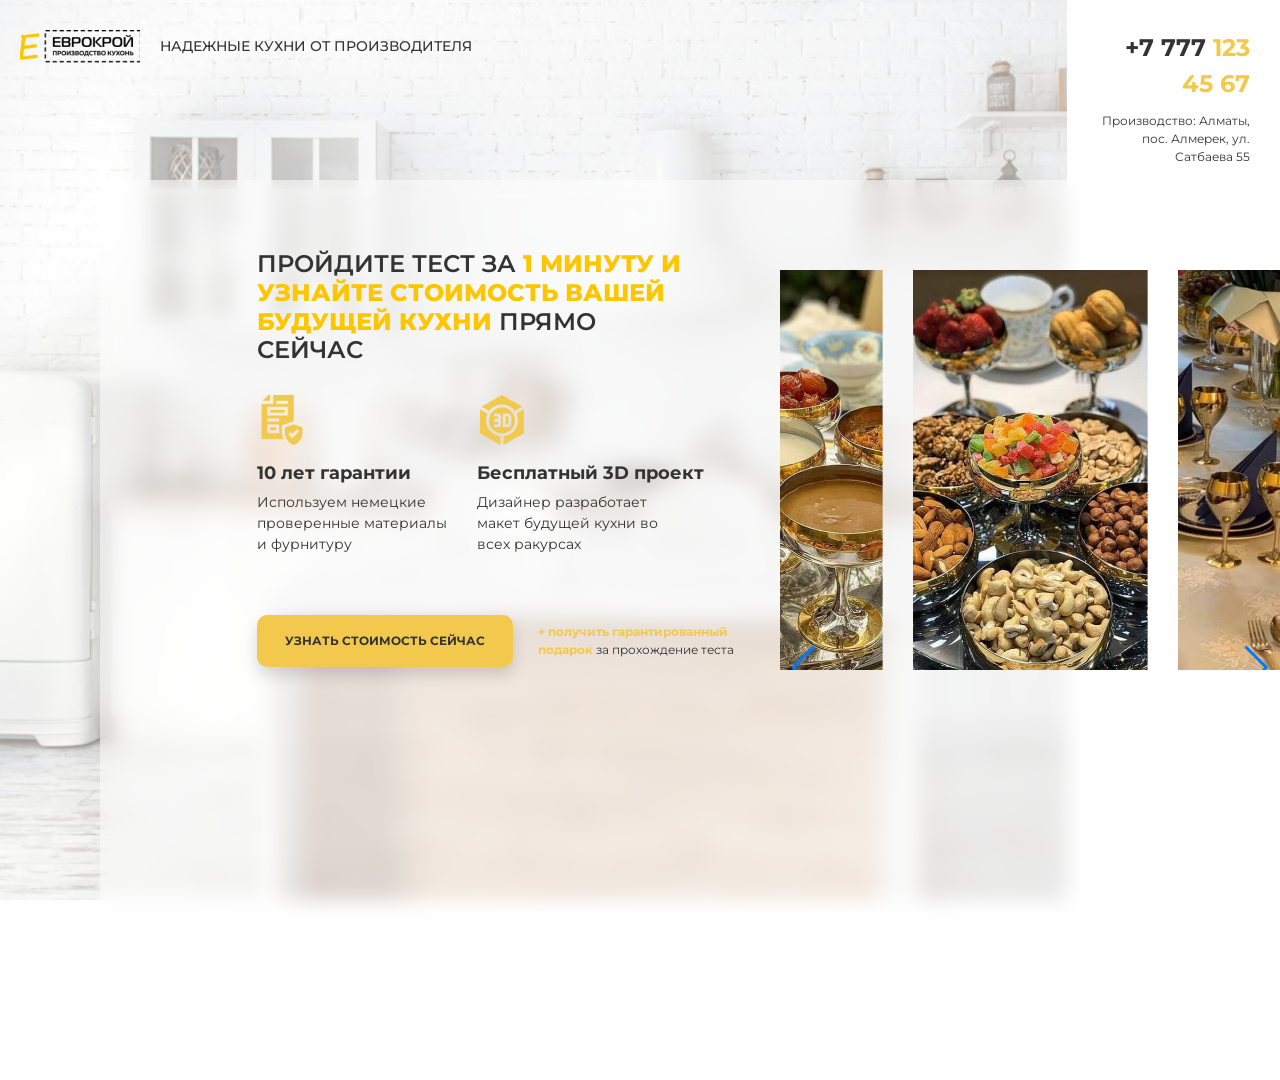
==== index.html @ f9b472e9 "." ====
<!DOCTYPE html>
<html lang="ru">
<head>
	<meta charset="utf-8">
	<meta name="viewport" content="width=device-width, initial-scale=1, shrink-to-fit=no">
	<title>Квиз-лендинг</title>
	<meta name="description" content="">
	<meta http-equiv="cache-control" content="no-cache">
	<meta http-equiv="expires" content="0">
	<meta http-equiv="pragma" content="no-cache">
	<link href="https://cdn.jsdelivr.net/npm/bootstrap@5.1.3/dist/css/bootstrap.min.css" rel="stylesheet" integrity="sha384-1BmE4kWBq78iYhFldvKuhfTAU6auU8tT94WrHftjDbrCEXSU1oBoqyl2QvZ6jIW3" crossorigin="anonymous">
	<link rel="preconnect" href="https://fonts.googleapis.com">
	<link rel="preconnect" href="https://fonts.gstatic.com" crossorigin>
	<link href="https://fonts.googleapis.com/css2?family=Montserrat&display=swap" rel="stylesheet">
	<link rel="stylesheet" href="https://unpkg.com/swiper/swiper-bundle.min.css"/>
	<link rel="stylesheet" type="text/css" href="css/project.min.css">
	<link rel="stylesheet" type="text/css" href="css/video.min.css">
</head>

<body>
	<div class="main">
		<div class="row mx-0">
			<div class="col-lg-10 px-0">
				<div class="_bg">
					<div class="_header">
						<div class="_logo">
							<img src="img/logo.png" alt="">
						</div>
						<div class="_text">
							Надежные кухни от производителя
						</div>
					</div>
					<div class="_blur-block row mx-0">
						<div class="col-lg-9 offset-lg-1 px-0">
							<div class="_center">
								<div class="_title">
									Пройдите тест за <span>1 минуту и узнайте стоимость вашей будущей кухни</span> прямо сейчас
								</div>
								<div class="_adv">
									<div class="_item" style="margin-right: 30px">
										<div class="_item-icon">
											<img src="img/1.svg" alt="">
										</div>
										<div class="_item-title">10 лет гарантии</div>
										<div class="_item-text">Используем немецкие проверенные материалы и фурнитуру</div>
									</div>
									<div class="_item">
										<div class="_item-icon">
											<img src="img/2.svg" alt="">
										</div>
										<div class="_item-title">Бесплатный 3D проект</div>
										<div class="_item-text">Дизайнер разработает макет будущей кухни во всех ракурсах</div>
									</div>
								</div>
								<div class="d-flex align-items-center">
									<div>
										<button type="button" class="btn btn-primary" data-bs-toggle="modal" data-bs-target="#exampleModal">
											Узнать стоимость сейчас
										</button>
									</div>
									<div class="_btn-text"><span>+ получить гарантированный подарок</span> за прохождение теста</div>
								</div>
							</div>
						</div>
					</div>
				</div>
			</div>
			<div class="col-lg-2 px-0">
				<div class="_contacts">
					<div class="_phone">
						<a href="tel:+77771234567">+7 777 <span>123 45 67</span></a>
					</div>
					<div class="_address">
						Производство: Алматы,<br>
						пос. Алмерек, ул. Сатбаева 55
					</div>
				</div>
			</div>
		</div>
	</div>
	<!-- Swiper -->
	<div class="swiper mySwiper">
		<div class="swiper-wrapper">
			<div class="swiper-slide">
				<img src="img/gallery/1.jpg" alt="">
			</div>
			<div class="swiper-slide">
				<img src="img/gallery/2.jpg" alt="">
			</div>
			<div class="swiper-slide">
				<img src="img/gallery/3.jpg" alt="">
			</div>
			<div class="swiper-slide">
				<img src="img/gallery/4.jpg" alt="">
			</div>
		</div>
		<div class="swiper-button-prev"></div>
		<div class="swiper-button-next"></div>
		<div class="swiper-pagination"></div>
	</div>
	<!-- Modal -->
	<div class="modal fade" id="exampleModal" tabindex="-1" aria-labelledby="exampleModalLabel" aria-hidden="true">
		<div class="modal-dialog modal-dialog-centered">
			<div class="modal-content">
				<div class="modal-header">
					<h5 class="modal-title" id="exampleModalLabel">Modal title</h5>
					<button type="button" class="btn-close" data-bs-dismiss="modal" aria-label="Close"></button>
				</div>
				<div class="modal-body">
					<iframe src="test/index.html" width="100%" height="600"></iframe>
				</div>
				<div class="modal-footer">
					<button type="button" class="btn btn-secondary" data-bs-dismiss="modal">Close</button>
					<button type="button" class="btn btn-primary">Save changes</button>
				</div>
			</div>
		</div>
	</div>
	<script src="js/jquery-3.2.1.min.js"></script>
	<script src="https://cdn.jsdelivr.net/npm/bootstrap@5.1.3/dist/js/bootstrap.bundle.min.js" integrity="sha384-ka7Sk0Gln4gmtz2MlQnikT1wXgYsOg+OMhuP+IlRH9sENBO0LRn5q+8nbTov4+1p" crossorigin="anonymous"></script>
	<script src="https://unpkg.com/swiper/swiper-bundle.min.js"></script>
	<script src="js/main.js"></script>
	<script src="js/video.min.js"></script>
	<script>
		var swiper = new Swiper(".mySwiper", {
			slidesPerView: 2,
			centeredSlides: true,
			spaceBetween: 30,
			loop: true,
			pagination: {
				el: ".swiper-pagination",
				type: "fraction",
			},
			navigation: {
				nextEl: ".swiper-button-next",
				prevEl: ".swiper-button-prev",
			},
		});
	</script>
</body>
</html>

<!--
<div class="video-widget" data-state="default">
	<div class="video-widget__container">
		<video id="video-widget__video" loop="" autoplay="" playsinline="" preload="auto" muted="muted" controlslist="nodownload" disablepictureinpicture="" class="video-widget__video" src="img/video.mp4">
			<source src="img/video.mp4" type="video/mp4">
		</video>
		<div class="video-widget__close"></div>
		<a class="video-widget__button" href="#">Пройти тест</a>
	</div>
</div>
-->
---- css/project.min.css ----
/*!
 * Start Bootstrap - Agency v5.0.2 (https://startbootstrap.com/template-overviews/agency)
 * Copyright 2013-2022 Start Bootstrap
 * Licensed under MIT (https://github.com/BlackrockDigital/startbootstrap-agency/blob/master/LICENSE)
 */body{position:relative;height:100vh;font-family:Montserrat,sans-serif;font-size:14px;color:#333;overflow:hidden;-webkit-overflow:hidden}._bg{background:url(../img/main-bg.png) no-repeat 50% 30%/cover,#fff;height:100vh}._bg ._header{display:-webkit-box;display:-ms-flexbox;display:flex;padding:30px 20px;-webkit-box-align:center;-ms-flex-align:center;align-items:center}._bg ._header ._logo{margin-right:20px}._bg ._header ._text{text-transform:uppercase;font-weight:500}._bg ._blur-block{position:absolute;top:20%;left:100px;width:100%;height:100%;background:rgba(255,255,255,.5);backdrop-filter:blur(10px);-webkit-backdrop-filter:blur(10px);-moz-backdrop-filter:blur(10px)}._bg ._center{padding:70px 0 70px 50px}._bg ._center ._title{font-size:24px;line-height:1.2;text-transform:uppercase;font-weight:600;margin-bottom:30px}._bg ._center ._title span{color:#ffc600;font-weight:800}._bg ._center ._adv{display:-webkit-box;display:-ms-flexbox;display:flex}._bg ._center ._adv ._item ._item-title{font-size:18px;font-weight:700;margin:15px 0 5px}._bg ._center .btn-primary{background:#f2c94c;border-radius:10px;-webkit-box-shadow:0 .5rem 1rem rgba(0,0,0,.15);box-shadow:0 .5rem 1rem rgba(0,0,0,.15);font-size:12px;text-transform:uppercase;color:#333;font-weight:700;padding:17px 28px;border:none;margin-top:60px;margin-right:25px}._bg ._center ._btn-text{font-size:12px;margin-top:60px}._bg ._center ._btn-text span{color:#f2c94c;font-weight:700}.swiper{position:absolute;top:30%;right:0;width:500px;height:400px}.swiper-slide img{display:block;width:100%;height:100%;-o-object-fit:cover;object-fit:cover}.swiper-button-next,.swiper-button-prev{top:auto;bottom:-20px;z-index:100}._contacts{padding:30px;text-align:right}._contacts ._phone a{text-decoration:none;font-size:24px;font-weight:700;color:#333}._contacts ._phone a span{color:#f2c94c}._contacts ._address{margin-top:10px;font-size:12px}@media (min-width:992px){._bg ._center ._title{max-width:450px}._bg ._center ._adv ._item ._item-text{max-width:190px}._bg ._center ._btn-text{max-width:200px}}
---- css/video.min.css ----
.video-widget{position:fixed;left:0;z-index:999999;bottom:0}.video-widget__container{font-family:Helvetica;z-index:999999;overflow:hidden;border-style:solid;background:#eee;-webkit-transition:width .3s ease-in-out 0s,height .3s ease-in-out 0s,bottom .3s ease-in-out 0s,border-color .2s ease-in-out 0s,opacity 1s ease-in-out 0s,-webkit-transform .2s ease-in-out 0s;transition:width .3s ease-in-out 0s,height .3s ease-in-out 0s,bottom .3s ease-in-out 0s,border-color .2s ease-in-out 0s,opacity 1s ease-in-out 0s,-webkit-transform .2s ease-in-out 0s;-o-transition:width .3s ease-in-out 0s,height .3s ease-in-out 0s,bottom .3s ease-in-out 0s,border-color .2s ease-in-out 0s,opacity 1s ease-in-out 0s,-o-transform .2s ease-in-out 0s;-moz-transition:transform .2s ease-in-out 0s,width .3s ease-in-out 0s,height .3s ease-in-out 0s,bottom .3s ease-in-out 0s,border-color .2s ease-in-out 0s,opacity 1s ease-in-out 0s,-moz-transform .2s ease-in-out 0s;transition:transform .2s ease-in-out 0s,width .3s ease-in-out 0s,height .3s ease-in-out 0s,bottom .3s ease-in-out 0s,border-color .2s ease-in-out 0s,opacity 1s ease-in-out 0s;transition:transform .2s ease-in-out 0s,width .3s ease-in-out 0s,height .3s ease-in-out 0s,bottom .3s ease-in-out 0s,border-color .2s ease-in-out 0s,opacity 1s ease-in-out 0s,-webkit-transform .2s ease-in-out 0s,-moz-transform .2s ease-in-out 0s,-o-transform .2s ease-in-out 0s;outline:0;cursor:pointer;-webkit-box-sizing:border-box;-moz-box-sizing:border-box;box-sizing:border-box;-webkit-user-select:none;-moz-user-select:none;-ms-user-select:none;user-select:none;-webkit-tap-highlight-color:transparent;-webkit-box-shadow:rgba(0,0,0,.2) 0 10px 20px;box-shadow:rgba(0,0,0,.2) 0 10px 20px;position:absolute;left:20px;bottom:50px;border-radius:20px;border-width:5px;width:130px;height:180px;border-color:#fff}.video-widget__container:hover{-webkit-transform:scale(1.05) translate(5px,-5px);-moz-transform:scale(1.05) translate(5px,-5px);-ms-transform:scale(1.05) translate(5px,-5px);-o-transform:scale(1.05) translate(5px,-5px);transform:scale(1.05) translate(5px,-5px);border-color:#131344}.video-widget__video{-o-object-fit:cover;object-fit:cover;position:absolute;top:50%;left:50%;-webkit-transform:translate(-50%,-50%);-moz-transform:translate(-50%,-50%);-ms-transform:translate(-50%,-50%);-o-transform:translate(-50%,-50%);transform:translate(-50%,-50%);width:100%;height:100%;min-width:100%;min-height:100%;z-index:200;-webkit-transition:opacity .4s ease-in-out 0s;-o-transition:opacity .4s ease-in-out 0s;-moz-transition:opacity .4s ease-in-out 0s;transition:opacity .4s ease-in-out 0s;opacity:.9}.video-widget__close{position:absolute;top:6px;right:6px;width:20px;height:20px;z-index:250;opacity:0;-webkit-transition:opacity .2s ease-in-out 0s,-webkit-transform .3s ease-in-out 0s;transition:opacity .2s ease-in-out 0s,-webkit-transform .3s ease-in-out 0s;-o-transition:opacity .2s ease-in-out 0s,-o-transform .3s ease-in-out 0s;-moz-transition:transform .3s ease-in-out 0s,opacity .2s ease-in-out 0s,-moz-transform .3s ease-in-out 0s;transition:transform .3s ease-in-out 0s,opacity .2s ease-in-out 0s;transition:transform .3s ease-in-out 0s,opacity .2s ease-in-out 0s,-webkit-transform .3s ease-in-out 0s,-moz-transform .3s ease-in-out 0s,-o-transform .3s ease-in-out 0s}.video-widget__close:after,.video-widget__close:before{position:absolute;left:9px;top:1px;content:" ";height:18px;width:2px;background:#fff;-webkit-box-shadow:rgba(0,0,0,.5) 1px 1px 10px;box-shadow:rgba(0,0,0,.5) 1px 1px 10px}.video-widget__close:before{-webkit-transform:rotate(45deg);-moz-transform:rotate(45deg);-ms-transform:rotate(45deg);-o-transform:rotate(45deg);transform:rotate(45deg)}.video-widget__close:after{-webkit-transform:rotate(-45deg);-moz-transform:rotate(-45deg);-ms-transform:rotate(-45deg);-o-transform:rotate(-45deg);transform:rotate(-45deg)}.video-widget__container:hover .video-widget__close{opacity:.5}.video-widget.video-widget[data-state=opened] .video-widget__container{width:280px;height:500px;border-radius:20px;border-color:#fff}.video-widget.video-widget[data-state=opened] .video-widget__close{opacity:.5}.video-widget.video-widget[data-state=opened] .video-widget__close:before{display:none}.video-widget.video-widget[data-state=opened] .video-widget__close:after{-webkit-transform:rotate(90deg);-moz-transform:rotate(90deg);-ms-transform:rotate(90deg);-o-transform:rotate(90deg);transform:rotate(90deg)}.video-widget.video-widget[data-state=opened] .video-widget__close:hover{opacity:1}.video-widget__button{position:absolute;bottom:20px;right:20px;left:20px;height:65px;border-radius:10px;z-index:300;-webkit-box-shadow:rgba(0,0,0,.25) 0 4px 15px;box-shadow:rgba(0,0,0,.25) 0 4px 15px;text-align:center;-webkit-transition:opacity .3s ease-in-out 0s,background-color .2s ease-in-out 0s,-webkit-transform .2s ease-in-out 0s;transition:opacity .3s ease-in-out 0s,background-color .2s ease-in-out 0s,-webkit-transform .2s ease-in-out 0s;-o-transition:opacity .3s ease-in-out 0s,background-color .2s ease-in-out 0s,-o-transform .2s ease-in-out 0s;-moz-transition:transform .2s ease-in-out 0s,opacity .3s ease-in-out 0s,background-color .2s ease-in-out 0s,-moz-transform .2s ease-in-out 0s;transition:transform .2s ease-in-out 0s,opacity .3s ease-in-out 0s,background-color .2s ease-in-out 0s;transition:transform .2s ease-in-out 0s,opacity .3s ease-in-out 0s,background-color .2s ease-in-out 0s,-webkit-transform .2s ease-in-out 0s,-moz-transform .2s ease-in-out 0s,-o-transform .2s ease-in-out 0s;visibility:hidden;background-color:#2353be;font-size:14px;font-family:Helvetica;color:#fff;text-align:center;vertical-align:middle;line-height:65px;text-transform:uppercase;opacity:0}.video-widget__button:hover{background-color:#2353be;text-decoration:none}.video-widget.video-widget[data-state=opened] .video-widget__button{opacity:1;visibility:visible}@media only screen and (max-width:1023px){.video-widget__close{opacity:.5}}@media only screen and (max-width:479px){.video-widget__container{left:15px;bottom:15px;width:90px;height:125px}}
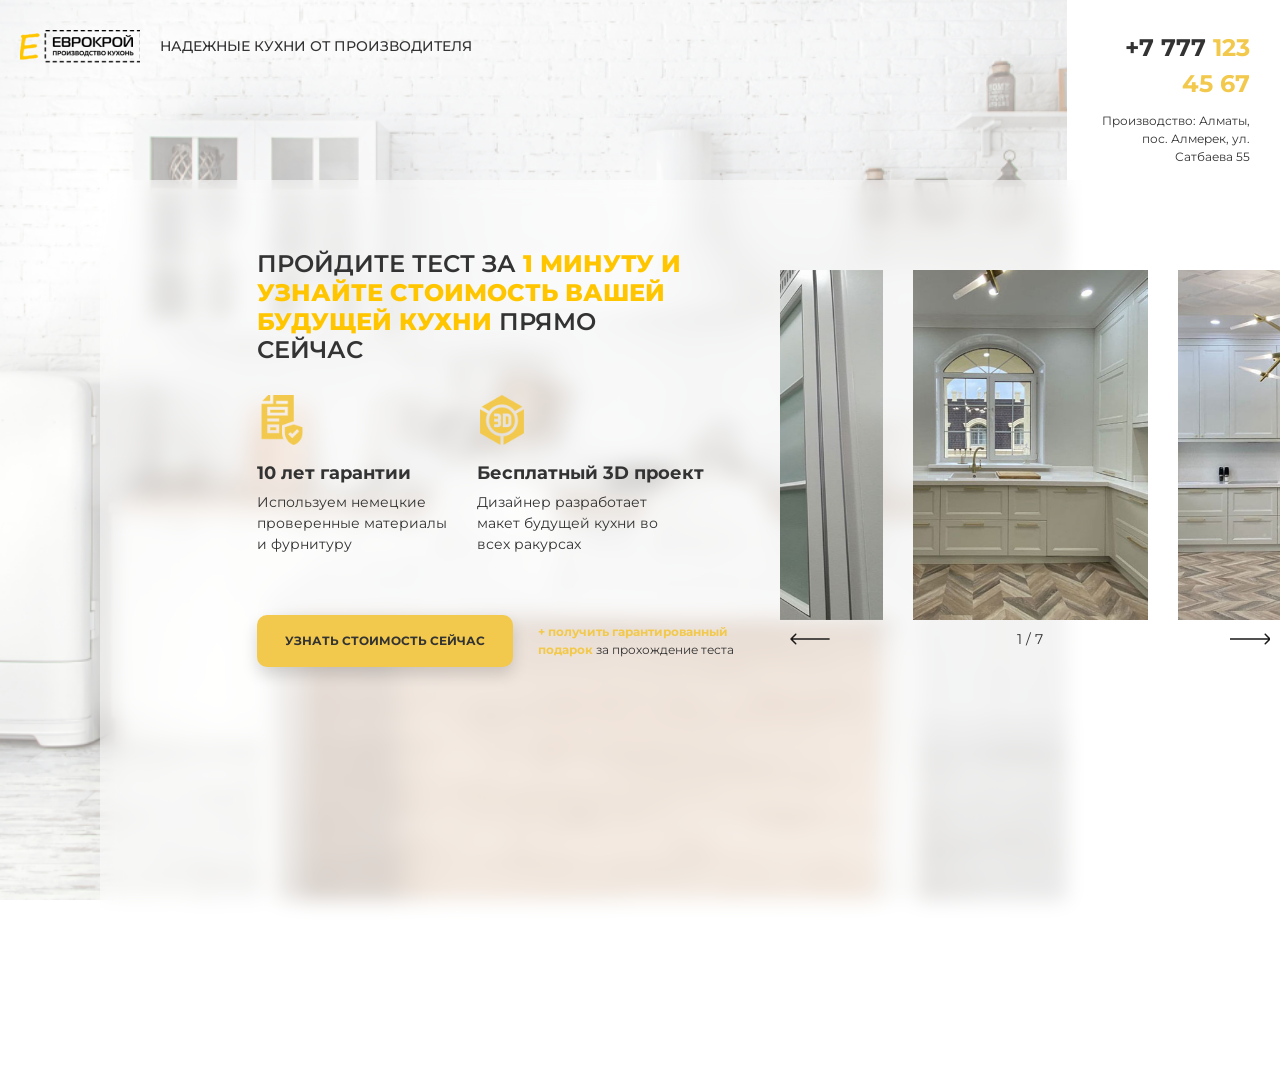
==== commit b2b2a050: "." ====
--- a/index.html
+++ b/index.html
@@ -13,6 +13,7 @@
 	<link rel="preconnect" href="https://fonts.gstatic.com" crossorigin>
 	<link href="https://fonts.googleapis.com/css2?family=Montserrat&display=swap" rel="stylesheet">
 	<link rel="stylesheet" href="https://unpkg.com/swiper/swiper-bundle.min.css"/>
+	<link rel="stylesheet" href="libs/blueimp-gallery/css/blueimp-gallery.min.css">
 	<link rel="stylesheet" type="text/css" href="css/project.min.css">
 	<link rel="stylesheet" type="text/css" href="css/video.min.css">
 </head>
@@ -54,7 +55,7 @@
 								</div>
 								<div class="d-flex align-items-center">
 									<div>
-										<button type="button" class="btn btn-primary" data-bs-toggle="modal" data-bs-target="#exampleModal">
+										<button type="button" class="btn btn-primary" data-bs-toggle="modal" data-bs-target="#testModal">
 											Узнать стоимость сейчас
 										</button>
 									</div>
@@ -80,45 +81,76 @@
 	</div>
 	<!-- Swiper -->
 	<div class="swiper mySwiper">
-		<div class="swiper-wrapper">
+		<div class="swiper-wrapper" id="links">
 			<div class="swiper-slide">
-				<img src="img/gallery/1.jpg" alt="">
+				<a href="img/gallery/1.jpg" title="">
+					<img src="img/gallery/1.jpg" alt="">
+				</a>
 			</div>
 			<div class="swiper-slide">
-				<img src="img/gallery/2.jpg" alt="">
+				<a href="img/gallery/2.jpg">
+					<img src="img/gallery/2.jpg" alt="">
+				</a>
 			</div>
 			<div class="swiper-slide">
-				<img src="img/gallery/3.jpg" alt="">
+				<a href="img/gallery/3.jpg">
+					<img src="img/gallery/3.jpg" alt="">
+				</a>
 			</div>
 			<div class="swiper-slide">
-				<img src="img/gallery/4.jpg" alt="">
+				<a href="img/gallery/4.jpg">
+					<img src="img/gallery/4.jpg" alt="">
+				</a>
+			</div>
+			<div class="swiper-slide">
+				<a href="img/gallery/5.jpg">
+					<img src="img/gallery/5.jpg" alt="">
+				</a>
+			</div>
+			<div class="swiper-slide">
+				<a href="img/gallery/6.jpg">
+					<img src="img/gallery/6.jpg" alt="">
+				</a>
+			</div>
+			<div class="swiper-slide">
+				<a href="img/gallery/7.jpg">
+					<img src="img/gallery/7.jpg" alt="">
+				</a>
 			</div>
 		</div>
-		<div class="swiper-button-prev"></div>
-		<div class="swiper-button-next"></div>
+		<div class="d-flex justify-content-between">
+			<div class="swiper-button-prev"></div>
+			<div class="swiper-button-next"></div>
+		</div>
 		<div class="swiper-pagination"></div>
 	</div>
 	<!-- Modal -->
-	<div class="modal fade" id="exampleModal" tabindex="-1" aria-labelledby="exampleModalLabel" aria-hidden="true">
+	<div class="modal fade" id="testModal" tabindex="-1" aria-labelledby="testModalLabel" aria-hidden="true">
 		<div class="modal-dialog modal-dialog-centered">
 			<div class="modal-content">
 				<div class="modal-header">
-					<h5 class="modal-title" id="exampleModalLabel">Modal title</h5>
 					<button type="button" class="btn-close" data-bs-dismiss="modal" aria-label="Close"></button>
 				</div>
 				<div class="modal-body">
 					<iframe src="test/index.html" width="100%" height="600"></iframe>
 				</div>
-				<div class="modal-footer">
-					<button type="button" class="btn btn-secondary" data-bs-dismiss="modal">Close</button>
-					<button type="button" class="btn btn-primary">Save changes</button>
-				</div>
 			</div>
 		</div>
+	</div>
+	<!-- Blueimp gallery -->
+	<div id="blueimp-gallery" class="blueimp-gallery blueimp-gallery-controls text-white">
+		<div class="slides"></div>
+		<h3 class="title"></h3>
+		<a class="prev">‹</a>
+		<a class="next">›</a>
+		<a class="close">×</a>
+		<a class="play-pause"></a>
+		<ol class="indicator"></ol>
 	</div>
 	<script src="js/jquery-3.2.1.min.js"></script>
 	<script src="https://cdn.jsdelivr.net/npm/bootstrap@5.1.3/dist/js/bootstrap.bundle.min.js" integrity="sha384-ka7Sk0Gln4gmtz2MlQnikT1wXgYsOg+OMhuP+IlRH9sENBO0LRn5q+8nbTov4+1p" crossorigin="anonymous"></script>
 	<script src="https://unpkg.com/swiper/swiper-bundle.min.js"></script>
+	<script src="libs/blueimp-gallery/js/blueimp-gallery.min.js"></script>
 	<script src="js/main.js"></script>
 	<script src="js/video.min.js"></script>
 	<script>
@@ -137,6 +169,16 @@
 			},
 		});
 	</script>
+	<script>
+		document.getElementById('links').onclick = function (event) {
+			event = event || window.event;
+			var target = event.target || event.srcElement,
+					link = target.src ? target.parentNode : target,
+					options = {index: link, event: event},
+					links = this.getElementsByTagName('a');
+			blueimp.Gallery(links, options);
+		};
+	</script>
 </body>
 </html>
 
--- a/libs/blueimp-gallery/css/blueimp-gallery.min.css
+++ b/libs/blueimp-gallery/css/blueimp-gallery.min.css
@@ -0,0 +1 @@
+@charset "UTF-8";.blueimp-gallery,.blueimp-gallery>.slides>.slide>.slide-content{position:absolute;top:0;right:0;bottom:0;left:0;-moz-backface-visibility:hidden}.blueimp-gallery>.slides>.slide>.slide-content{margin:auto;width:auto;height:auto;max-width:100%;max-height:100%;opacity:1}.blueimp-gallery{position:fixed;z-index:999999;overflow:hidden;background:#000;background:rgba(0,0,0,.9);opacity:0;display:none;direction:ltr;-ms-touch-action:none;touch-action:none}.blueimp-gallery-carousel{position:relative;z-index:auto;margin:1em auto;padding-bottom:56.25%;box-shadow:0 0 10px #000;-ms-touch-action:pan-y;touch-action:pan-y}.blueimp-gallery-display{display:block;opacity:1}.blueimp-gallery>.slides{position:relative;height:100%;overflow:hidden}.blueimp-gallery-carousel>.slides{position:absolute}.blueimp-gallery>.slides>.slide{position:relative;float:left;height:100%;text-align:center;-webkit-transition-timing-function:cubic-bezier(.645,.045,.355,1);-moz-transition-timing-function:cubic-bezier(.645,.045,.355,1);-ms-transition-timing-function:cubic-bezier(.645,.045,.355,1);-o-transition-timing-function:cubic-bezier(.645,.045,.355,1);transition-timing-function:cubic-bezier(.645,.045,.355,1)}.blueimp-gallery,.blueimp-gallery>.slides>.slide>.slide-content{-webkit-transition:opacity .2s linear;-moz-transition:opacity .2s linear;-ms-transition:opacity .2s linear;-o-transition:opacity .2s linear;transition:opacity .2s linear}.blueimp-gallery>.slides>.slide-loading{background:url(../img/loading.gif) center no-repeat;background-size:64px 64px}.blueimp-gallery>.slides>.slide-loading>.slide-content{opacity:0}.blueimp-gallery>.slides>.slide-error{background:url(../img/error.png) center no-repeat}.blueimp-gallery>.slides>.slide-error>.slide-content{display:none}.blueimp-gallery>.next,.blueimp-gallery>.prev{position:absolute;top:50%;left:15px;width:40px;height:40px;margin-top:-23px;font-family:"Helvetica Neue",Helvetica,Arial,sans-serif;font-size:60px;font-weight:100;line-height:30px;color:#fff;text-decoration:none;text-shadow:0 0 2px #000;text-align:center;background:#222;background:rgba(0,0,0,.5);-webkit-box-sizing:content-box;-moz-box-sizing:content-box;box-sizing:content-box;border:3px solid #fff;-webkit-border-radius:23px;-moz-border-radius:23px;border-radius:23px;opacity:.5;cursor:pointer;display:none}.blueimp-gallery>.next{left:auto;right:15px}.blueimp-gallery>.close,.blueimp-gallery>.title{position:absolute;top:15px;left:15px;margin:0 40px 0 0;font-size:20px;line-height:30px;color:#fff;text-shadow:0 0 2px #000;opacity:.8;display:none}.blueimp-gallery>.close{padding:15px;right:15px;left:auto;margin:-15px;font-size:30px;text-decoration:none;cursor:pointer}.blueimp-gallery>.play-pause{position:absolute;right:15px;bottom:15px;width:15px;height:15px;background:url(../img/play-pause.png) no-repeat;cursor:pointer;opacity:.5;display:none}.blueimp-gallery-playing>.play-pause{background-position:-15px 0}.blueimp-gallery>.close:hover,.blueimp-gallery>.next:hover,.blueimp-gallery>.play-pause:hover,.blueimp-gallery>.prev:hover,.blueimp-gallery>.title:hover{color:#fff;opacity:1}.blueimp-gallery-controls>.close,.blueimp-gallery-controls>.next,.blueimp-gallery-controls>.play-pause,.blueimp-gallery-controls>.prev,.blueimp-gallery-controls>.title{display:block;-webkit-transform:translateZ(0);-moz-transform:translateZ(0);-ms-transform:translateZ(0);-o-transform:translateZ(0);transform:translateZ(0)}.blueimp-gallery-left>.prev,.blueimp-gallery-right>.next,.blueimp-gallery-single>.next,.blueimp-gallery-single>.play-pause,.blueimp-gallery-single>.prev{display:none}.blueimp-gallery>.close,.blueimp-gallery>.next,.blueimp-gallery>.play-pause,.blueimp-gallery>.prev,.blueimp-gallery>.slides>.slide>.slide-content{-webkit-user-select:none;-khtml-user-select:none;-moz-user-select:none;-ms-user-select:none;user-select:none}body:last-child .blueimp-gallery>.slides>.slide-error{background-image:url(../img/error.svg)}body:last-child .blueimp-gallery>.play-pause{width:20px;height:20px;background-size:40px 20px;background-image:url(../img/play-pause.svg)}body:last-child .blueimp-gallery-playing>.play-pause{background-position:-20px 0}*+html .blueimp-gallery>.slides>.slide{min-height:300px}*+html .blueimp-gallery>.slides>.slide>.slide-content{position:relative}.blueimp-gallery>.indicator{position:absolute;top:auto;right:15px;bottom:15px;left:15px;margin:0 40px;padding:0;list-style:none;text-align:center;line-height:10px;display:none;-webkit-user-select:none;-khtml-user-select:none;-moz-user-select:none;-ms-user-select:none;user-select:none}.blueimp-gallery>.indicator>li{display:inline-block;width:9px;height:9px;margin:6px 3px 0;-webkit-box-sizing:content-box;-moz-box-sizing:content-box;box-sizing:content-box;border:1px solid transparent;background:#ccc;background:center no-repeat rgba(255,255,255,.25);border-radius:5px;box-shadow:0 0 2px #000;opacity:.5;cursor:pointer}.blueimp-gallery>.indicator>.active,.blueimp-gallery>.indicator>li:hover{background-color:#fff;border-color:#fff;opacity:1}.blueimp-gallery-controls>.indicator{display:block;-webkit-transform:translateZ(0);-moz-transform:translateZ(0);-ms-transform:translateZ(0);-o-transform:translateZ(0);transform:translateZ(0)}.blueimp-gallery-single>.indicator{display:none}*+html .blueimp-gallery>.indicator>li{display:inline}.blueimp-gallery>.slides>.slide>.video-content>img{position:absolute;top:0;right:0;bottom:0;left:0;margin:auto;width:auto;height:auto;max-width:100%;max-height:100%;-moz-backface-visibility:hidden}.blueimp-gallery>.slides>.slide>.video-content>video{position:absolute;top:0;left:0;width:100%;height:100%}.blueimp-gallery>.slides>.slide>.video-content>iframe{position:absolute;top:100%;left:0;width:100%;height:100%;border:none}.blueimp-gallery>.slides>.slide>.video-playing>iframe{top:0}.blueimp-gallery>.slides>.slide>.video-content>a{position:absolute;top:50%;right:0;left:0;margin:-64px auto 0;width:128px;height:128px;background:url(../img/video-play.png) center no-repeat;opacity:.8;cursor:pointer}.blueimp-gallery>.slides>.slide>.video-content>a:hover{opacity:1}.blueimp-gallery>.slides>.slide>.video-content>video,.blueimp-gallery>.slides>.slide>.video-playing>a,.blueimp-gallery>.slides>.slide>.video-playing>img{display:none}.blueimp-gallery>.slides>.slide>.video-playing>video{display:block}.blueimp-gallery>.slides>.slide>.video-loading>a{background:url(../img/loading.gif) center no-repeat;background-size:64px 64px}body:last-child .blueimp-gallery>.slides>.slide>.video-content:not(.video-loading)>a{background-image:url(../img/video-play.svg)}*+html .blueimp-gallery>.slides>.slide>.video-content{height:100%}*+html .blueimp-gallery>.slides>.slide>.video-content>a{left:50%;margin-left:-64px}/*# sourceMappingURL=blueimp-gallery.min.css.map */
--- a/css/project.min.css
+++ b/css/project.min.css
@@ -2,4 +2,4 @@
  * Start Bootstrap - Agency v5.0.2 (https://startbootstrap.com/template-overviews/agency)
  * Copyright 2013-2022 Start Bootstrap
  * Licensed under MIT (https://github.com/BlackrockDigital/startbootstrap-agency/blob/master/LICENSE)
- */body{position:relative;height:100vh;font-family:Montserrat,sans-serif;font-size:14px;color:#333;overflow:hidden;-webkit-overflow:hidden}._bg{background:url(../img/main-bg.png) no-repeat 50% 30%/cover,#fff;height:100vh}._bg ._header{display:-webkit-box;display:-ms-flexbox;display:flex;padding:30px 20px;-webkit-box-align:center;-ms-flex-align:center;align-items:center}._bg ._header ._logo{margin-right:20px}._bg ._header ._text{text-transform:uppercase;font-weight:500}._bg ._blur-block{position:absolute;top:20%;left:100px;width:100%;height:100%;background:rgba(255,255,255,.5);backdrop-filter:blur(10px);-webkit-backdrop-filter:blur(10px);-moz-backdrop-filter:blur(10px)}._bg ._center{padding:70px 0 70px 50px}._bg ._center ._title{font-size:24px;line-height:1.2;text-transform:uppercase;font-weight:600;margin-bottom:30px}._bg ._center ._title span{color:#ffc600;font-weight:800}._bg ._center ._adv{display:-webkit-box;display:-ms-flexbox;display:flex}._bg ._center ._adv ._item ._item-title{font-size:18px;font-weight:700;margin:15px 0 5px}._bg ._center .btn-primary{background:#f2c94c;border-radius:10px;-webkit-box-shadow:0 .5rem 1rem rgba(0,0,0,.15);box-shadow:0 .5rem 1rem rgba(0,0,0,.15);font-size:12px;text-transform:uppercase;color:#333;font-weight:700;padding:17px 28px;border:none;margin-top:60px;margin-right:25px}._bg ._center ._btn-text{font-size:12px;margin-top:60px}._bg ._center ._btn-text span{color:#f2c94c;font-weight:700}.swiper{position:absolute;top:30%;right:0;width:500px;height:400px}.swiper-slide img{display:block;width:100%;height:100%;-o-object-fit:cover;object-fit:cover}.swiper-button-next,.swiper-button-prev{top:auto;bottom:-20px;z-index:100}._contacts{padding:30px;text-align:right}._contacts ._phone a{text-decoration:none;font-size:24px;font-weight:700;color:#333}._contacts ._phone a span{color:#f2c94c}._contacts ._address{margin-top:10px;font-size:12px}@media (min-width:992px){._bg ._center ._title{max-width:450px}._bg ._center ._adv ._item ._item-text{max-width:190px}._bg ._center ._btn-text{max-width:200px}}+ */body{position:relative;height:100vh;font-family:Montserrat,sans-serif;font-size:14px;color:#333;overflow:hidden;-webkit-overflow:hidden}._bg{background:url(../img/main-bg.png) no-repeat 50% 30%/cover,#fff;height:100vh}._bg ._header{display:-webkit-box;display:-ms-flexbox;display:flex;padding:30px 20px;-webkit-box-align:center;-ms-flex-align:center;align-items:center}._bg ._header ._logo{margin-right:20px}._bg ._header ._text{text-transform:uppercase;font-weight:500}._bg ._blur-block{position:absolute;top:20%;left:100px;width:100%;height:100%;background:rgba(255,255,255,.5);backdrop-filter:blur(10px);-webkit-backdrop-filter:blur(10px);-moz-backdrop-filter:blur(10px)}._bg ._center{padding:70px 0 70px 50px}._bg ._center ._title{font-size:24px;line-height:1.2;text-transform:uppercase;font-weight:600;margin-bottom:30px}._bg ._center ._title span{color:#ffc600;font-weight:800}._bg ._center ._adv{display:-webkit-box;display:-ms-flexbox;display:flex}._bg ._center ._adv ._item ._item-title{font-size:18px;font-weight:700;margin:15px 0 5px}._bg ._center .btn-primary{background:#f2c94c;border-radius:10px;-webkit-box-shadow:0 .5rem 1rem rgba(0,0,0,.15);box-shadow:0 .5rem 1rem rgba(0,0,0,.15);font-size:12px;text-transform:uppercase;color:#333;font-weight:700;padding:17px 28px;border:none;margin-top:60px;margin-right:25px}._bg ._center ._btn-text{font-size:12px;margin-top:60px}._bg ._center ._btn-text span{color:#f2c94c;font-weight:700}.swiper{position:absolute;top:30%;right:0;width:500px;height:400px;padding-bottom:50px}.swiper-slide img{display:block;width:100%;height:100%;-o-object-fit:cover;object-fit:cover}.swiper-button-next,.swiper-button-prev{position:relative;top:30px;z-index:100;width:auto;height:auto;outline:0}.swiper-button-next:after,.swiper-button-prev:after{content:"";width:40px;height:12px;display:block}.swiper-button-prev:after{background:url(../img/svg/left.svg)}.swiper-button-next:after{background:url(../img/svg/right.svg)}.swiper-pagination-fraction{bottom:20px}._contacts{padding:30px;text-align:right}._contacts ._phone a{text-decoration:none;font-size:24px;font-weight:700;color:#333}._contacts ._phone a span{color:#f2c94c}._contacts ._address{margin-top:10px;font-size:12px}#testModal .modal-dialog .modal-header{border-bottom:none}#testModal .modal-dialog .modal-body{padding:0}@media (min-width:992px){._bg ._center ._title{max-width:450px}._bg ._center ._adv ._item ._item-text{max-width:190px}._bg ._center ._btn-text{max-width:200px}#testModal .modal-dialog{max-width:80%}}
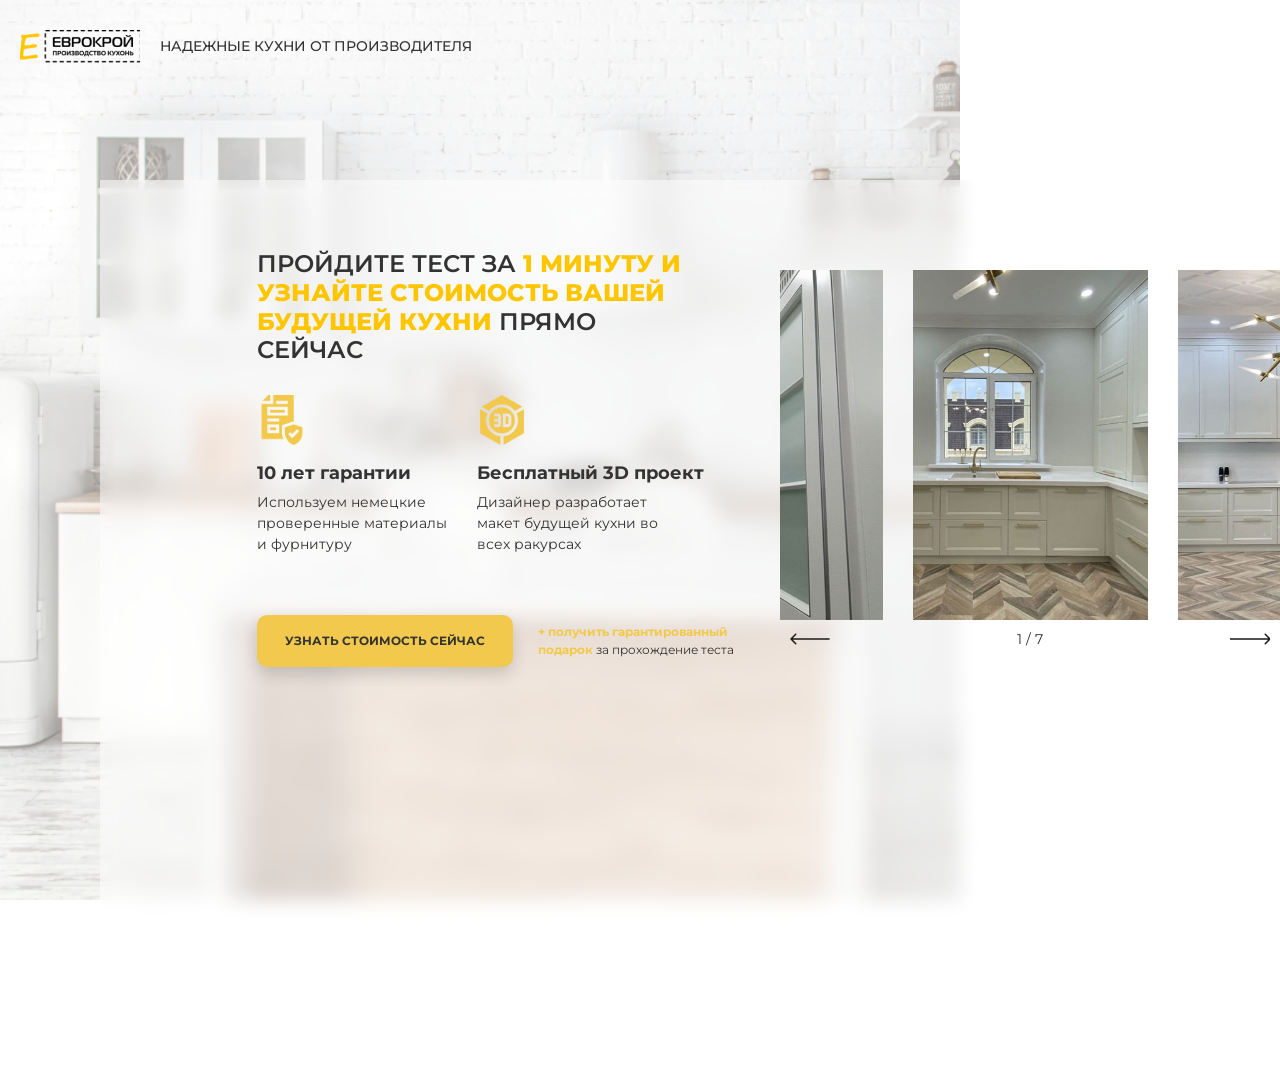
==== commit 993a638e: "new" ====
--- a/index.html
+++ b/index.html
@@ -21,7 +21,7 @@
 <body>
 	<div class="main">
 		<div class="row mx-0">
-			<div class="col-lg-10 px-0">
+			<div class="col-xl-9 col-lg-10 px-0">
 				<div class="_bg">
 					<div class="_header">
 						<div class="_logo">
@@ -66,8 +66,8 @@
 					</div>
 				</div>
 			</div>
-			<div class="col-lg-2 px-0">
-				<div class="_contacts">
+			<div class="col-xl-3 col-lg-2 px-0">
+				<div class="_contacts d-none">
 					<div class="_phone">
 						<a href="tel:+77771234567">+7 777 <span>123 45 67</span></a>
 					</div>
--- a/css/project.min.css
+++ b/css/project.min.css
@@ -1,5 +1,5 @@
 /*!
  * Start Bootstrap - Agency v5.0.2 (https://startbootstrap.com/template-overviews/agency)
- * Copyright 2013-2022 Start Bootstrap
+ * Copyright 2013-2023 Start Bootstrap
  * Licensed under MIT (https://github.com/BlackrockDigital/startbootstrap-agency/blob/master/LICENSE)
  */body{position:relative;height:100vh;font-family:Montserrat,sans-serif;font-size:14px;color:#333;overflow:hidden;-webkit-overflow:hidden}._bg{background:url(../img/main-bg.png) no-repeat 50% 30%/cover,#fff;height:100vh}._bg ._header{display:-webkit-box;display:-ms-flexbox;display:flex;padding:30px 20px;-webkit-box-align:center;-ms-flex-align:center;align-items:center}._bg ._header ._logo{margin-right:20px}._bg ._header ._text{text-transform:uppercase;font-weight:500}._bg ._blur-block{position:absolute;top:20%;left:100px;width:100%;height:100%;background:rgba(255,255,255,.5);backdrop-filter:blur(10px);-webkit-backdrop-filter:blur(10px);-moz-backdrop-filter:blur(10px)}._bg ._center{padding:70px 0 70px 50px}._bg ._center ._title{font-size:24px;line-height:1.2;text-transform:uppercase;font-weight:600;margin-bottom:30px}._bg ._center ._title span{color:#ffc600;font-weight:800}._bg ._center ._adv{display:-webkit-box;display:-ms-flexbox;display:flex}._bg ._center ._adv ._item ._item-title{font-size:18px;font-weight:700;margin:15px 0 5px}._bg ._center .btn-primary{background:#f2c94c;border-radius:10px;-webkit-box-shadow:0 .5rem 1rem rgba(0,0,0,.15);box-shadow:0 .5rem 1rem rgba(0,0,0,.15);font-size:12px;text-transform:uppercase;color:#333;font-weight:700;padding:17px 28px;border:none;margin-top:60px;margin-right:25px}._bg ._center ._btn-text{font-size:12px;margin-top:60px}._bg ._center ._btn-text span{color:#f2c94c;font-weight:700}.swiper{position:absolute;top:30%;right:0;width:500px;height:400px;padding-bottom:50px}.swiper-slide img{display:block;width:100%;height:100%;-o-object-fit:cover;object-fit:cover}.swiper-button-next,.swiper-button-prev{position:relative;top:30px;z-index:100;width:auto;height:auto;outline:0}.swiper-button-next:after,.swiper-button-prev:after{content:"";width:40px;height:12px;display:block}.swiper-button-prev:after{background:url(../img/svg/left.svg)}.swiper-button-next:after{background:url(../img/svg/right.svg)}.swiper-pagination-fraction{bottom:20px}._contacts{padding:30px;text-align:right}._contacts ._phone a{text-decoration:none;font-size:24px;font-weight:700;color:#333}._contacts ._phone a span{color:#f2c94c}._contacts ._address{margin-top:10px;font-size:12px}#testModal .modal-dialog .modal-header{border-bottom:none}#testModal .modal-dialog .modal-body{padding:0}@media (min-width:992px){._bg ._center ._title{max-width:450px}._bg ._center ._adv ._item ._item-text{max-width:190px}._bg ._center ._btn-text{max-width:200px}#testModal .modal-dialog{max-width:80%}}
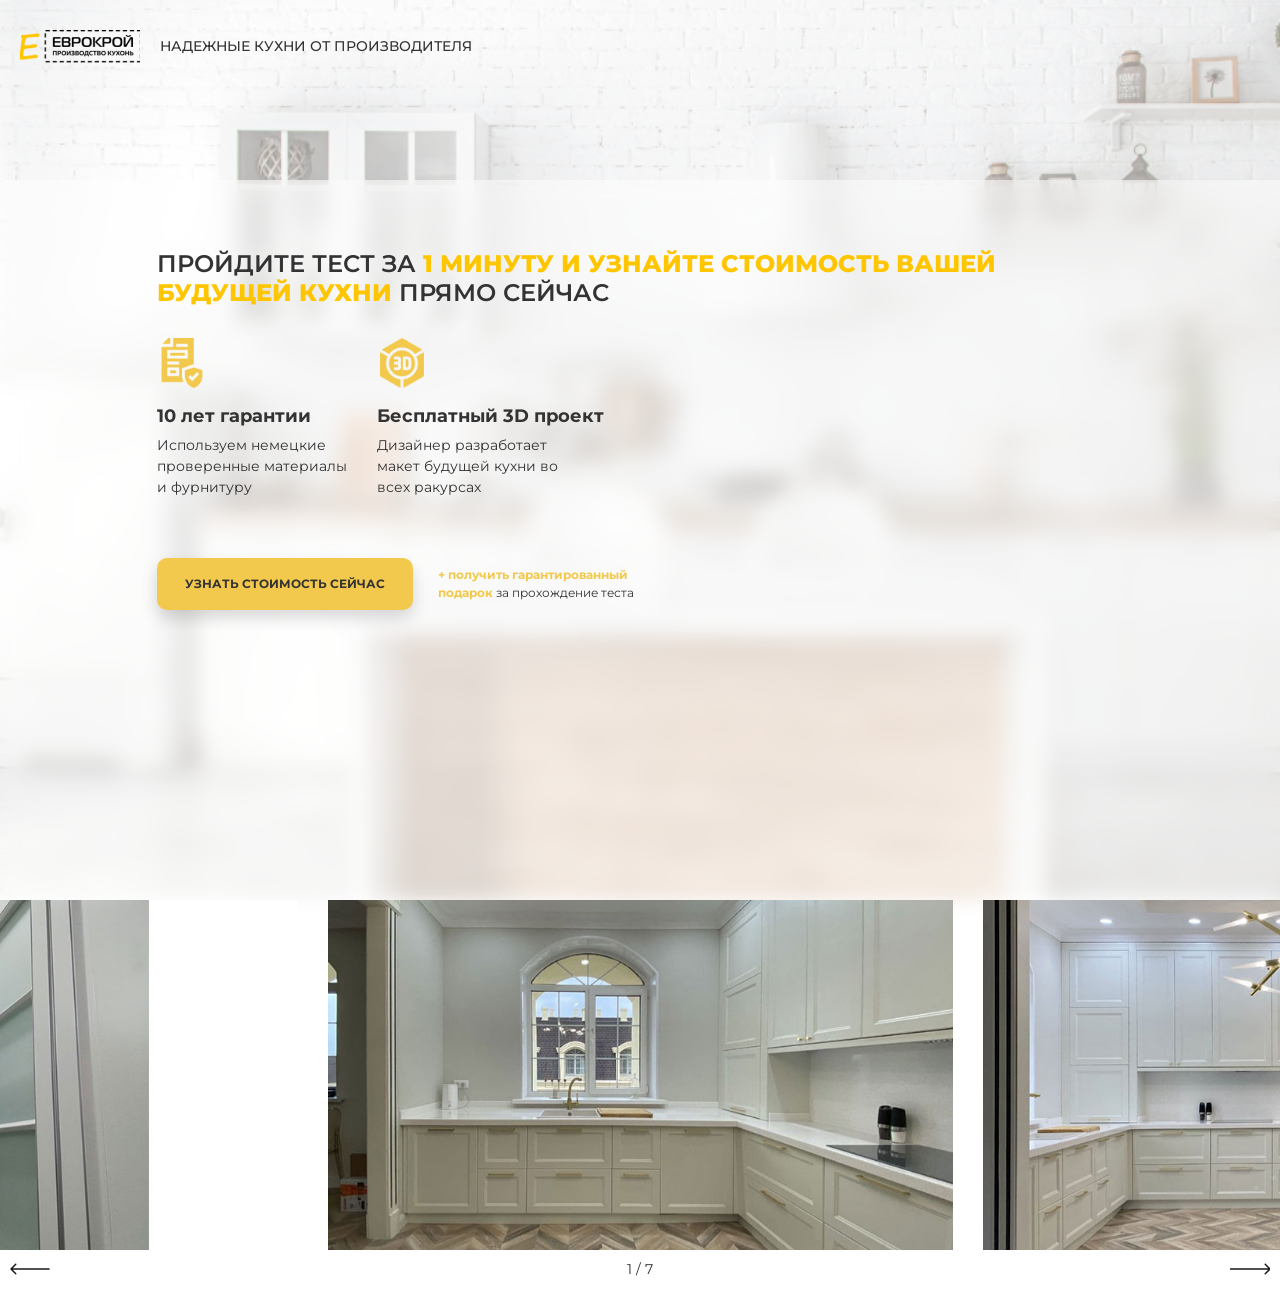
==== commit 09284ba9: ".." ====
--- a/index.html
+++ b/index.html
@@ -21,7 +21,7 @@
 <body>
 	<div class="main">
 		<div class="row mx-0">
-			<div class="col-xl-9 col-lg-10 px-0">
+			<div class="col-xl-12 col-lg-12 px-0">
 				<div class="_bg">
 					<div class="_header">
 						<div class="_logo">
@@ -53,7 +53,7 @@
 										<div class="_item-text">Дизайнер разработает макет будущей кухни во всех ракурсах</div>
 									</div>
 								</div>
-								<div class="d-flex align-items-center">
+								<div class="d-block d-sm-flex align-items-center">
 									<div>
 										<button type="button" class="btn btn-primary" data-bs-toggle="modal" data-bs-target="#testModal">
 											Узнать стоимость сейчас
@@ -66,7 +66,7 @@
 					</div>
 				</div>
 			</div>
-			<div class="col-xl-3 col-lg-2 px-0">
+			<!--<div class="col-xl-3 col-lg-2 px-0">
 				<div class="_contacts d-none">
 					<div class="_phone">
 						<a href="tel:+77771234567">+7 777 <span>123 45 67</span></a>
@@ -76,7 +76,7 @@
 						пос. Алмерек, ул. Сатбаева 55
 					</div>
 				</div>
-			</div>
+			</div>-->
 		</div>
 	</div>
 	<!-- Swiper -->
--- a/css/project.min.css
+++ b/css/project.min.css
@@ -2,4 +2,4 @@
  * Start Bootstrap - Agency v5.0.2 (https://startbootstrap.com/template-overviews/agency)
  * Copyright 2013-2023 Start Bootstrap
  * Licensed under MIT (https://github.com/BlackrockDigital/startbootstrap-agency/blob/master/LICENSE)
- */body{position:relative;height:100vh;font-family:Montserrat,sans-serif;font-size:14px;color:#333;overflow:hidden;-webkit-overflow:hidden}._bg{background:url(../img/main-bg.png) no-repeat 50% 30%/cover,#fff;height:100vh}._bg ._header{display:-webkit-box;display:-ms-flexbox;display:flex;padding:30px 20px;-webkit-box-align:center;-ms-flex-align:center;align-items:center}._bg ._header ._logo{margin-right:20px}._bg ._header ._text{text-transform:uppercase;font-weight:500}._bg ._blur-block{position:absolute;top:20%;left:100px;width:100%;height:100%;background:rgba(255,255,255,.5);backdrop-filter:blur(10px);-webkit-backdrop-filter:blur(10px);-moz-backdrop-filter:blur(10px)}._bg ._center{padding:70px 0 70px 50px}._bg ._center ._title{font-size:24px;line-height:1.2;text-transform:uppercase;font-weight:600;margin-bottom:30px}._bg ._center ._title span{color:#ffc600;font-weight:800}._bg ._center ._adv{display:-webkit-box;display:-ms-flexbox;display:flex}._bg ._center ._adv ._item ._item-title{font-size:18px;font-weight:700;margin:15px 0 5px}._bg ._center .btn-primary{background:#f2c94c;border-radius:10px;-webkit-box-shadow:0 .5rem 1rem rgba(0,0,0,.15);box-shadow:0 .5rem 1rem rgba(0,0,0,.15);font-size:12px;text-transform:uppercase;color:#333;font-weight:700;padding:17px 28px;border:none;margin-top:60px;margin-right:25px}._bg ._center ._btn-text{font-size:12px;margin-top:60px}._bg ._center ._btn-text span{color:#f2c94c;font-weight:700}.swiper{position:absolute;top:30%;right:0;width:500px;height:400px;padding-bottom:50px}.swiper-slide img{display:block;width:100%;height:100%;-o-object-fit:cover;object-fit:cover}.swiper-button-next,.swiper-button-prev{position:relative;top:30px;z-index:100;width:auto;height:auto;outline:0}.swiper-button-next:after,.swiper-button-prev:after{content:"";width:40px;height:12px;display:block}.swiper-button-prev:after{background:url(../img/svg/left.svg)}.swiper-button-next:after{background:url(../img/svg/right.svg)}.swiper-pagination-fraction{bottom:20px}._contacts{padding:30px;text-align:right}._contacts ._phone a{text-decoration:none;font-size:24px;font-weight:700;color:#333}._contacts ._phone a span{color:#f2c94c}._contacts ._address{margin-top:10px;font-size:12px}#testModal .modal-dialog .modal-header{border-bottom:none}#testModal .modal-dialog .modal-body{padding:0}@media (min-width:992px){._bg ._center ._title{max-width:450px}._bg ._center ._adv ._item ._item-text{max-width:190px}._bg ._center ._btn-text{max-width:200px}#testModal .modal-dialog{max-width:80%}}+ */body{position:relative;height:100vh;font-family:Montserrat,sans-serif;font-size:14px;color:#333;overflow:hidden;-webkit-overflow:hidden}._bg{background:url(../img/main-bg.png) no-repeat 50% 30%/cover,#fff;height:100vh}._bg ._header{display:-webkit-box;display:-ms-flexbox;display:flex;padding:30px 20px;-webkit-box-align:center;-ms-flex-align:center;align-items:center}._bg ._header ._logo{margin-right:20px}._bg ._header ._text{text-transform:uppercase;font-weight:500}._bg ._blur-block{position:absolute;top:20%;left:100px;width:100%;height:100%;background:rgba(255,255,255,.5);backdrop-filter:blur(10px);-webkit-backdrop-filter:blur(10px);-moz-backdrop-filter:blur(10px)}._bg ._center{padding:70px 0 70px 50px}._bg ._center ._title{font-size:24px;line-height:1.2;text-transform:uppercase;font-weight:600;margin-bottom:30px}._bg ._center ._title span{color:#ffc600;font-weight:800}._bg ._center ._adv{display:-webkit-box;display:-ms-flexbox;display:flex}._bg ._center ._adv ._item ._item-title{font-size:18px;font-weight:700;margin:15px 0 5px}._bg ._center .btn-primary{background:#f2c94c;border-radius:10px;-webkit-box-shadow:0 .5rem 1rem rgba(0,0,0,.15);box-shadow:0 .5rem 1rem rgba(0,0,0,.15);font-size:12px;text-transform:uppercase;color:#333;font-weight:700;padding:17px 28px;border:none;margin-top:60px;margin-right:25px}._bg ._center ._btn-text{font-size:12px;margin-top:60px}._bg ._center ._btn-text span{color:#f2c94c;font-weight:700}.swiper{position:absolute;top:30%;right:0;width:500px;height:400px;padding-bottom:50px}.swiper-slide img{display:block;width:100%;height:100%;-o-object-fit:cover;object-fit:cover}.swiper-button-next,.swiper-button-prev{position:relative;top:30px;z-index:100;width:auto;height:auto;outline:0}.swiper-button-next:after,.swiper-button-prev:after{content:"";width:40px;height:12px;display:block}.swiper-button-prev:after{background:url(../img/svg/left.svg)}.swiper-button-next:after{background:url(../img/svg/right.svg)}.swiper-pagination-fraction{bottom:20px}._contacts{padding:30px;text-align:right}._contacts ._phone a{text-decoration:none;font-size:24px;font-weight:700;color:#333}._contacts ._phone a span{color:#f2c94c}._contacts ._address{margin-top:10px;font-size:12px}#testModal .modal-dialog .modal-header{border-bottom:none}#testModal .modal-dialog .modal-body{padding:0}@media (max-width:1300px){.swiper{position:relative;top:0;width:100%}._bg ._blur-block{left:0}._bg ._center ._title{max-width:100%}}@media (max-width:650px){._bg ._center{padding:30px}._bg ._center ._title{font-size:21px}._bg ._center .btn-primary{padding:14px}}@media (max-width:575px){._bg ._center .btn-primary{padding:17px 28px}._bg ._center ._btn-text{margin-top:20px}._bg ._center ._title{font-size:18px}._bg ._center ._adv ._item ._item-title{font-size:16px}._bg ._center ._adv ._item ._item-text{font-size:13px}}@media (min-width:1301px){._bg ._center ._title{max-width:450px}}@media (min-width:992px){._bg ._center ._adv ._item ._item-text{max-width:190px}._bg ._center ._btn-text{max-width:200px}#testModal .modal-dialog{max-width:80%}}
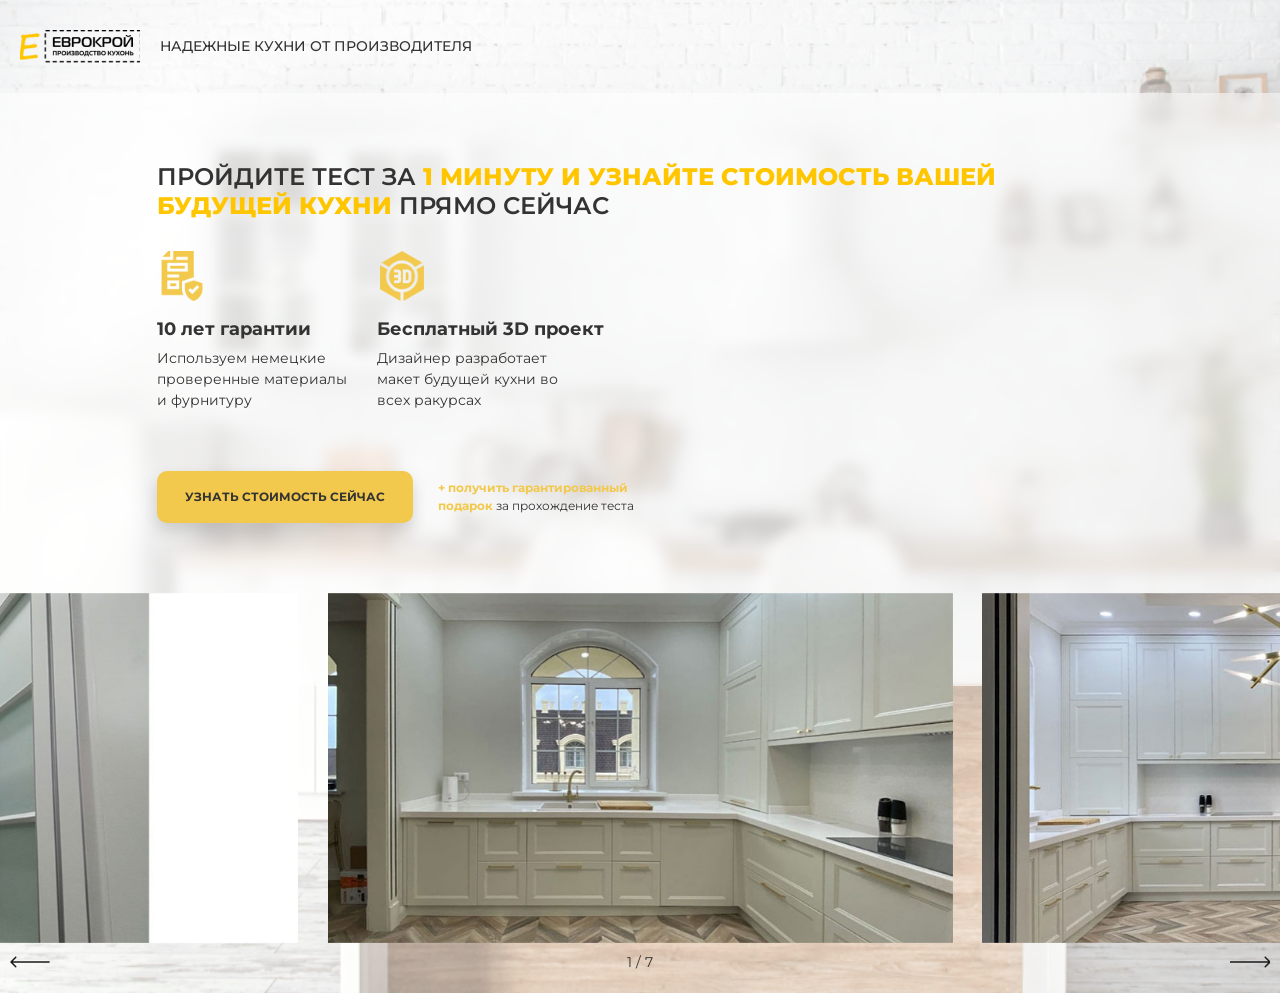
==== commit e307b942: "..." ====
--- a/index.html
+++ b/index.html
@@ -22,45 +22,44 @@
 	<div class="main">
 		<div class="row mx-0">
 			<div class="col-xl-12 col-lg-12 px-0">
-				<div class="_bg">
-					<div class="_header">
-						<div class="_logo">
-							<img src="img/logo.png" alt="">
-						</div>
-						<div class="_text">
-							Надежные кухни от производителя
-						</div>
+				<div class="_bg"></div>
+				<div class="_header">
+					<div class="_logo">
+						<img src="img/logo.png" alt="">
 					</div>
-					<div class="_blur-block row mx-0">
-						<div class="col-lg-9 offset-lg-1 px-0">
-							<div class="_center">
-								<div class="_title">
-									Пройдите тест за <span>1 минуту и узнайте стоимость вашей будущей кухни</span> прямо сейчас
+					<div class="_text">
+						Надежные кухни от производителя
+					</div>
+				</div>
+				<div class="_blur-block row mx-0">
+					<div class="col-lg-9 offset-lg-1 px-0">
+						<div class="_center">
+							<div class="_title">
+								Пройдите тест за <span>1 минуту и узнайте стоимость вашей будущей кухни</span> прямо сейчас
+							</div>
+							<div class="_adv">
+								<div class="_item" style="margin-right: 30px">
+									<div class="_item-icon">
+										<img src="img/1.svg" alt="">
+									</div>
+									<div class="_item-title">10 лет гарантии</div>
+									<div class="_item-text">Используем немецкие проверенные материалы и фурнитуру</div>
 								</div>
-								<div class="_adv">
-									<div class="_item" style="margin-right: 30px">
-										<div class="_item-icon">
-											<img src="img/1.svg" alt="">
-										</div>
-										<div class="_item-title">10 лет гарантии</div>
-										<div class="_item-text">Используем немецкие проверенные материалы и фурнитуру</div>
+								<div class="_item">
+									<div class="_item-icon">
+										<img src="img/2.svg" alt="">
 									</div>
-									<div class="_item">
-										<div class="_item-icon">
-											<img src="img/2.svg" alt="">
-										</div>
-										<div class="_item-title">Бесплатный 3D проект</div>
-										<div class="_item-text">Дизайнер разработает макет будущей кухни во всех ракурсах</div>
-									</div>
+									<div class="_item-title">Бесплатный 3D проект</div>
+									<div class="_item-text">Дизайнер разработает макет будущей кухни во всех ракурсах</div>
 								</div>
-								<div class="d-block d-sm-flex align-items-center">
-									<div>
-										<button type="button" class="btn btn-primary" data-bs-toggle="modal" data-bs-target="#testModal">
-											Узнать стоимость сейчас
-										</button>
-									</div>
-									<div class="_btn-text"><span>+ получить гарантированный подарок</span> за прохождение теста</div>
+							</div>
+							<div class="d-block d-sm-flex align-items-center">
+								<div>
+									<button type="button" class="btn btn-primary" data-bs-toggle="modal" data-bs-target="#testModal">
+										Узнать стоимость сейчас
+									</button>
 								</div>
+								<div class="_btn-text"><span>+ получить гарантированный подарок</span> за прохождение теста</div>
 							</div>
 						</div>
 					</div>
@@ -126,13 +125,15 @@
 	</div>
 	<!-- Modal -->
 	<div class="modal fade" id="testModal" tabindex="-1" aria-labelledby="testModalLabel" aria-hidden="true">
-		<div class="modal-dialog modal-dialog-centered">
+		<div class="modal-dialog">
 			<div class="modal-content">
-				<div class="modal-header">
-					<button type="button" class="btn-close" data-bs-dismiss="modal" aria-label="Close"></button>
-				</div>
-				<div class="modal-body">
-					<iframe src="test/index.html" width="100%" height="600"></iframe>
+				<div class="col-xl-8 offset-xl-2">
+					<!--<div class="modal-header">
+						<button type="button" class="btn-close" data-bs-dismiss="modal" aria-label="Close"></button>
+					</div>-->
+					<div class="modal-body">
+						<iframe src="test/index.html"></iframe>
+					</div>
 				</div>
 			</div>
 		</div>
--- a/css/project.min.css
+++ b/css/project.min.css
@@ -2,4 +2,4 @@
  * Start Bootstrap - Agency v5.0.2 (https://startbootstrap.com/template-overviews/agency)
  * Copyright 2013-2023 Start Bootstrap
  * Licensed under MIT (https://github.com/BlackrockDigital/startbootstrap-agency/blob/master/LICENSE)
- */body{position:relative;height:100vh;font-family:Montserrat,sans-serif;font-size:14px;color:#333;overflow:hidden;-webkit-overflow:hidden}._bg{background:url(../img/main-bg.png) no-repeat 50% 30%/cover,#fff;height:100vh}._bg ._header{display:-webkit-box;display:-ms-flexbox;display:flex;padding:30px 20px;-webkit-box-align:center;-ms-flex-align:center;align-items:center}._bg ._header ._logo{margin-right:20px}._bg ._header ._text{text-transform:uppercase;font-weight:500}._bg ._blur-block{position:absolute;top:20%;left:100px;width:100%;height:100%;background:rgba(255,255,255,.5);backdrop-filter:blur(10px);-webkit-backdrop-filter:blur(10px);-moz-backdrop-filter:blur(10px)}._bg ._center{padding:70px 0 70px 50px}._bg ._center ._title{font-size:24px;line-height:1.2;text-transform:uppercase;font-weight:600;margin-bottom:30px}._bg ._center ._title span{color:#ffc600;font-weight:800}._bg ._center ._adv{display:-webkit-box;display:-ms-flexbox;display:flex}._bg ._center ._adv ._item ._item-title{font-size:18px;font-weight:700;margin:15px 0 5px}._bg ._center .btn-primary{background:#f2c94c;border-radius:10px;-webkit-box-shadow:0 .5rem 1rem rgba(0,0,0,.15);box-shadow:0 .5rem 1rem rgba(0,0,0,.15);font-size:12px;text-transform:uppercase;color:#333;font-weight:700;padding:17px 28px;border:none;margin-top:60px;margin-right:25px}._bg ._center ._btn-text{font-size:12px;margin-top:60px}._bg ._center ._btn-text span{color:#f2c94c;font-weight:700}.swiper{position:absolute;top:30%;right:0;width:500px;height:400px;padding-bottom:50px}.swiper-slide img{display:block;width:100%;height:100%;-o-object-fit:cover;object-fit:cover}.swiper-button-next,.swiper-button-prev{position:relative;top:30px;z-index:100;width:auto;height:auto;outline:0}.swiper-button-next:after,.swiper-button-prev:after{content:"";width:40px;height:12px;display:block}.swiper-button-prev:after{background:url(../img/svg/left.svg)}.swiper-button-next:after{background:url(../img/svg/right.svg)}.swiper-pagination-fraction{bottom:20px}._contacts{padding:30px;text-align:right}._contacts ._phone a{text-decoration:none;font-size:24px;font-weight:700;color:#333}._contacts ._phone a span{color:#f2c94c}._contacts ._address{margin-top:10px;font-size:12px}#testModal .modal-dialog .modal-header{border-bottom:none}#testModal .modal-dialog .modal-body{padding:0}@media (max-width:1300px){.swiper{position:relative;top:0;width:100%}._bg ._blur-block{left:0}._bg ._center ._title{max-width:100%}}@media (max-width:650px){._bg ._center{padding:30px}._bg ._center ._title{font-size:21px}._bg ._center .btn-primary{padding:14px}}@media (max-width:575px){._bg ._center .btn-primary{padding:17px 28px}._bg ._center ._btn-text{margin-top:20px}._bg ._center ._title{font-size:18px}._bg ._center ._adv ._item ._item-title{font-size:16px}._bg ._center ._adv ._item ._item-text{font-size:13px}}@media (min-width:1301px){._bg ._center ._title{max-width:450px}}@media (min-width:992px){._bg ._center ._adv ._item ._item-text{max-width:190px}._bg ._center ._btn-text{max-width:200px}#testModal .modal-dialog{max-width:80%}}+ */body{position:relative;height:100vh;font-family:Montserrat,sans-serif;font-size:14px;color:#333;overflow:hidden;-webkit-overflow:hidden}body.js-no-scroll{height:100%;width:100%;position:fixed;overflow:hidden}._bg{background:url(../img/main-bg.png) no-repeat 50% 30%/cover,#fff;position:absolute;top:0;bottom:0;left:0;right:0;display:block;-ms-flex-preferred-size:0;flex-basis:0;-webkit-box-flex:1;-ms-flex-positive:1;flex-grow:1;-ms-flex-negative:1;flex-shrink:1}._header{position:relative;display:-webkit-box;display:-ms-flexbox;display:flex;padding:30px 20px;-webkit-box-align:center;-ms-flex-align:center;align-items:center}._header ._logo{margin-right:20px}._header ._text{text-transform:uppercase;font-weight:500}._blur-block{position:absolute;top:20%;left:100px;width:100%;height:100%;background:rgba(255,255,255,.5);backdrop-filter:blur(7px);-webkit-backdrop-filter:blur(7px);-moz-backdrop-filter:blur(7px)}._center{padding:70px 0 70px 50px}._center ._title{font-size:24px;line-height:1.2;text-transform:uppercase;font-weight:600;margin-bottom:30px}._center ._title span{color:#ffc600;font-weight:800}._center ._adv{display:-webkit-box;display:-ms-flexbox;display:flex}._center ._adv ._item ._item-title{font-size:18px;font-weight:700;margin:15px 0 5px}._center .btn-primary{background:#f2c94c;border-radius:10px;-webkit-box-shadow:0 .5rem 1rem rgba(0,0,0,.15);box-shadow:0 .5rem 1rem rgba(0,0,0,.15);font-size:12px;text-transform:uppercase;color:#333;font-weight:700;padding:17px 28px;border:none;margin-top:60px;margin-right:25px}._center ._btn-text{font-size:12px;margin-top:60px}._center ._btn-text span{color:#f2c94c;font-weight:700}.swiper{position:absolute;top:30%;right:0;width:500px;height:400px;padding-bottom:50px}.swiper-slide img{display:block;width:100%;height:100%;-o-object-fit:cover;object-fit:cover}.swiper-button-next,.swiper-button-prev{position:relative;top:30px;z-index:100;width:auto;height:auto;outline:0}.swiper-button-next:after,.swiper-button-prev:after{content:"";width:40px;height:12px;display:block}.swiper-button-prev:after{background:url(../img/svg/left.svg)}.swiper-button-next:after{background:url(../img/svg/right.svg)}.swiper-pagination-fraction{bottom:20px}._contacts{padding:30px;text-align:right}._contacts ._phone a{text-decoration:none;font-size:24px;font-weight:700;color:#333}._contacts ._phone a span{color:#f2c94c}._contacts ._address{margin-top:10px;font-size:12px}#testModal .modal-dialog{max-width:none;height:100%;margin:0;overflow-y:hidden}#testModal .modal-dialog .modal-content{border:none;border-radius:0}#testModal .modal-dialog .modal-header{border-bottom:none;border-radius:0}#testModal .modal-dialog .modal-body{padding:0}#testModal .modal-dialog .modal-body iframe{width:100%;height:100vh;overflow-y:hidden}.after-submit{background:#fff}.after-submit .container{display:-webkit-box;display:-ms-flexbox;display:flex;-ms-flex-wrap:nowrap;flex-wrap:nowrap;-webkit-box-pack:center;-ms-flex-pack:center;justify-content:center;-webkit-box-align:center;-ms-flex-align:center;align-items:center;-webkit-box-orient:vertical;-webkit-box-direction:normal;-ms-flex-direction:column;flex-direction:column;width:100%;height:100%;padding:150px 0}.after-submit__title{padding-top:80px;font-size:28px;font-weight:700;margin-bottom:10px;background:url(../img/done.svg) no-repeat top center;text-align:center;background-size:61px}.after-submit__descr{font-size:18px;text-align:center}@media (max-width:1300px){body{height:100%!important;overflow:auto!important;-webkit-overflow:auto!important}.swiper{position:relative;top:0;width:100%}._blur-block{position:relative;top:0;left:0}._center ._title{max-width:100%}}@media (max-width:767px){._bg{position:relative!important;height:200px}._header{position:absolute;top:0}._header ._text{font-size:12px}._blur-block{top:-30px}.swiper{top:-20px}#testModal .modal-dialog{height:auto;overflow-y:scroll}body:has(.modal.show){overflow-y:hidden!important}.modal.show~iframe{overflow-y:hidden!important}._center ._title{font-size:18px}}@media (max-width:650px){._center{padding:30px}._center .btn-primary{padding:14px}}@media (max-width:575px){._center .btn-primary{padding:17px 28px}._center ._btn-text{margin-top:20px}._center ._adv ._item ._item-title{font-size:16px}._center ._adv ._item ._item-text{font-size:13px}}@media (min-width:1301px){._center ._title{max-width:450px}}@media (min-width:992px){._center ._adv ._item ._item-text{max-width:190px}._center ._btn-text{max-width:200px}}
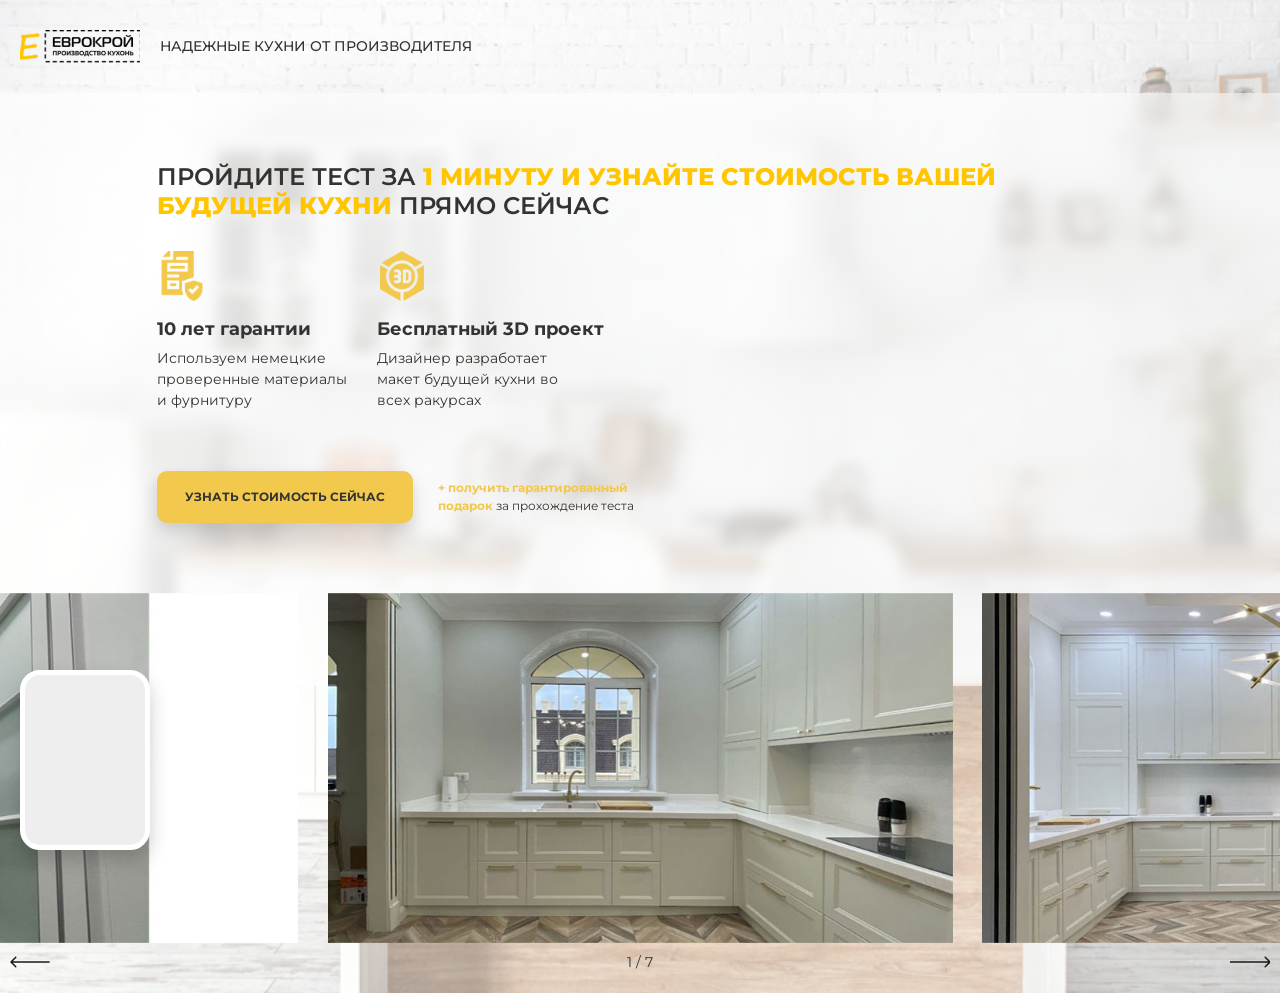
==== commit d656de23: "." ====
--- a/index.html
+++ b/index.html
@@ -40,14 +40,14 @@
 							<div class="_adv">
 								<div class="_item" style="margin-right: 30px">
 									<div class="_item-icon">
-										<img src="img/1.svg" alt="">
+										<img src="img/svg/1.svg" alt="">
 									</div>
 									<div class="_item-title">10 лет гарантии</div>
 									<div class="_item-text">Используем немецкие проверенные материалы и фурнитуру</div>
 								</div>
 								<div class="_item">
 									<div class="_item-icon">
-										<img src="img/2.svg" alt="">
+										<img src="img/svg/2.svg" alt="">
 									</div>
 									<div class="_item-title">Бесплатный 3D проект</div>
 									<div class="_item-text">Дизайнер разработает макет будущей кухни во всех ракурсах</div>
@@ -65,17 +65,6 @@
 					</div>
 				</div>
 			</div>
-			<!--<div class="col-xl-3 col-lg-2 px-0">
-				<div class="_contacts d-none">
-					<div class="_phone">
-						<a href="tel:+77771234567">+7 777 <span>123 45 67</span></a>
-					</div>
-					<div class="_address">
-						Производство: Алматы,<br>
-						пос. Алмерек, ул. Сатбаева 55
-					</div>
-				</div>
-			</div>-->
 		</div>
 	</div>
 	<!-- Swiper -->
@@ -128,9 +117,6 @@
 		<div class="modal-dialog">
 			<div class="modal-content">
 				<div class="col-xl-8 offset-xl-2">
-					<!--<div class="modal-header">
-						<button type="button" class="btn-close" data-bs-dismiss="modal" aria-label="Close"></button>
-					</div>-->
 					<div class="modal-body">
 						<iframe src="test/index.html"></iframe>
 					</div>
@@ -182,8 +168,6 @@
 	</script>
 </body>
 </html>
-
-<!--
 <div class="video-widget" data-state="default">
 	<div class="video-widget__container">
 		<video id="video-widget__video" loop="" autoplay="" playsinline="" preload="auto" muted="muted" controlslist="nodownload" disablepictureinpicture="" class="video-widget__video" src="img/video.mp4">
@@ -193,4 +177,3 @@
 		<a class="video-widget__button" href="#">Пройти тест</a>
 	</div>
 </div>
--->
--- a/css/project.min.css
+++ b/css/project.min.css
@@ -2,4 +2,4 @@
  * Start Bootstrap - Agency v5.0.2 (https://startbootstrap.com/template-overviews/agency)
  * Copyright 2013-2023 Start Bootstrap
  * Licensed under MIT (https://github.com/BlackrockDigital/startbootstrap-agency/blob/master/LICENSE)
- */body{position:relative;height:100vh;font-family:Montserrat,sans-serif;font-size:14px;color:#333;overflow:hidden;-webkit-overflow:hidden}body.js-no-scroll{height:100%;width:100%;position:fixed;overflow:hidden}._bg{background:url(../img/main-bg.png) no-repeat 50% 30%/cover,#fff;position:absolute;top:0;bottom:0;left:0;right:0;display:block;-ms-flex-preferred-size:0;flex-basis:0;-webkit-box-flex:1;-ms-flex-positive:1;flex-grow:1;-ms-flex-negative:1;flex-shrink:1}._header{position:relative;display:-webkit-box;display:-ms-flexbox;display:flex;padding:30px 20px;-webkit-box-align:center;-ms-flex-align:center;align-items:center}._header ._logo{margin-right:20px}._header ._text{text-transform:uppercase;font-weight:500}._blur-block{position:absolute;top:20%;left:100px;width:100%;height:100%;background:rgba(255,255,255,.5);backdrop-filter:blur(7px);-webkit-backdrop-filter:blur(7px);-moz-backdrop-filter:blur(7px)}._center{padding:70px 0 70px 50px}._center ._title{font-size:24px;line-height:1.2;text-transform:uppercase;font-weight:600;margin-bottom:30px}._center ._title span{color:#ffc600;font-weight:800}._center ._adv{display:-webkit-box;display:-ms-flexbox;display:flex}._center ._adv ._item ._item-title{font-size:18px;font-weight:700;margin:15px 0 5px}._center .btn-primary{background:#f2c94c;border-radius:10px;-webkit-box-shadow:0 .5rem 1rem rgba(0,0,0,.15);box-shadow:0 .5rem 1rem rgba(0,0,0,.15);font-size:12px;text-transform:uppercase;color:#333;font-weight:700;padding:17px 28px;border:none;margin-top:60px;margin-right:25px}._center ._btn-text{font-size:12px;margin-top:60px}._center ._btn-text span{color:#f2c94c;font-weight:700}.swiper{position:absolute;top:30%;right:0;width:500px;height:400px;padding-bottom:50px}.swiper-slide img{display:block;width:100%;height:100%;-o-object-fit:cover;object-fit:cover}.swiper-button-next,.swiper-button-prev{position:relative;top:30px;z-index:100;width:auto;height:auto;outline:0}.swiper-button-next:after,.swiper-button-prev:after{content:"";width:40px;height:12px;display:block}.swiper-button-prev:after{background:url(../img/svg/left.svg)}.swiper-button-next:after{background:url(../img/svg/right.svg)}.swiper-pagination-fraction{bottom:20px}._contacts{padding:30px;text-align:right}._contacts ._phone a{text-decoration:none;font-size:24px;font-weight:700;color:#333}._contacts ._phone a span{color:#f2c94c}._contacts ._address{margin-top:10px;font-size:12px}#testModal .modal-dialog{max-width:none;height:100%;margin:0;overflow-y:hidden}#testModal .modal-dialog .modal-content{border:none;border-radius:0}#testModal .modal-dialog .modal-header{border-bottom:none;border-radius:0}#testModal .modal-dialog .modal-body{padding:0}#testModal .modal-dialog .modal-body iframe{width:100%;height:100vh;overflow-y:hidden}.after-submit{background:#fff}.after-submit .container{display:-webkit-box;display:-ms-flexbox;display:flex;-ms-flex-wrap:nowrap;flex-wrap:nowrap;-webkit-box-pack:center;-ms-flex-pack:center;justify-content:center;-webkit-box-align:center;-ms-flex-align:center;align-items:center;-webkit-box-orient:vertical;-webkit-box-direction:normal;-ms-flex-direction:column;flex-direction:column;width:100%;height:100%;padding:150px 0}.after-submit__title{padding-top:80px;font-size:28px;font-weight:700;margin-bottom:10px;background:url(../img/done.svg) no-repeat top center;text-align:center;background-size:61px}.after-submit__descr{font-size:18px;text-align:center}@media (max-width:1300px){body{height:100%!important;overflow:auto!important;-webkit-overflow:auto!important}.swiper{position:relative;top:0;width:100%}._blur-block{position:relative;top:0;left:0}._center ._title{max-width:100%}}@media (max-width:767px){._bg{position:relative!important;height:200px}._header{position:absolute;top:0}._header ._text{font-size:12px}._blur-block{top:-30px}.swiper{top:-20px}#testModal .modal-dialog{height:auto;overflow-y:scroll}body:has(.modal.show){overflow-y:hidden!important}.modal.show~iframe{overflow-y:hidden!important}._center ._title{font-size:18px}}@media (max-width:650px){._center{padding:30px}._center .btn-primary{padding:14px}}@media (max-width:575px){._center .btn-primary{padding:17px 28px}._center ._btn-text{margin-top:20px}._center ._adv ._item ._item-title{font-size:16px}._center ._adv ._item ._item-text{font-size:13px}}@media (min-width:1301px){._center ._title{max-width:450px}}@media (min-width:992px){._center ._adv ._item ._item-text{max-width:190px}._center ._btn-text{max-width:200px}}+ */body{position:relative;height:100vh;font-family:Montserrat,sans-serif;font-size:14px;color:#333;overflow:hidden;-webkit-overflow:hidden}body.js-no-scroll{height:100%;width:100%;position:fixed;overflow:hidden}._bg{background:url(../img/main-bg.png) no-repeat 50% 30%/cover,#fff;position:absolute;top:0;bottom:0;left:0;right:0;display:block;-ms-flex-preferred-size:0;flex-basis:0;-webkit-box-flex:1;-ms-flex-positive:1;flex-grow:1;-ms-flex-negative:1;flex-shrink:1}._header{position:relative;display:-webkit-box;display:-ms-flexbox;display:flex;padding:30px 20px;-webkit-box-align:center;-ms-flex-align:center;align-items:center}._header ._logo{margin-right:20px}._header ._text{text-transform:uppercase;font-weight:500}._blur-block{position:absolute;top:20%;left:100px;width:100%;height:100%;background:rgba(255,255,255,.5);backdrop-filter:blur(7px);-webkit-backdrop-filter:blur(7px);-moz-backdrop-filter:blur(7px)}._center{padding:70px 0 70px 50px}._center ._title{font-size:24px;line-height:1.2;text-transform:uppercase;font-weight:600;margin-bottom:30px}._center ._title span{color:#ffc600;font-weight:800}._center ._adv{display:-webkit-box;display:-ms-flexbox;display:flex}._center ._adv ._item ._item-title{font-size:18px;font-weight:700;margin:15px 0 5px}._center .btn-primary{background:#f2c94c;border-radius:10px;-webkit-box-shadow:0 .5rem 1rem rgba(0,0,0,.15);box-shadow:0 .5rem 1rem rgba(0,0,0,.15);font-size:12px;text-transform:uppercase;color:#333;font-weight:700;padding:17px 28px;border:none;margin-top:60px;margin-right:25px}._center ._btn-text{font-size:12px;margin-top:60px}._center ._btn-text span{color:#f2c94c;font-weight:700}.swiper{position:absolute;top:30%;right:0;width:500px;height:400px;padding-bottom:50px}.swiper-slide img{display:block;width:100%;height:100%;-o-object-fit:cover;object-fit:cover}.swiper-button-next,.swiper-button-prev{position:relative;top:30px;z-index:100;width:auto;height:auto;outline:0}.swiper-button-next:after,.swiper-button-prev:after{content:"";width:40px;height:12px;display:block}.swiper-button-prev:after{background:url(../img/svg/left.svg)}.swiper-button-next:after{background:url(../img/svg/right.svg)}.swiper-pagination-fraction{bottom:20px}._contacts{padding:30px;text-align:right}._contacts ._phone a{text-decoration:none;font-size:24px;font-weight:700;color:#333}._contacts ._phone a span{color:#f2c94c}._contacts ._address{margin-top:10px;font-size:12px}#testModal .modal-dialog{max-width:none;height:100%;margin:0;overflow-y:hidden}#testModal .modal-dialog .modal-content{border:none;border-radius:0}#testModal .modal-dialog .modal-header{border-bottom:none;border-radius:0}#testModal .modal-dialog .modal-body{padding:0}#testModal .modal-dialog .modal-body iframe{width:100%;height:100vh;overflow-y:hidden}@media (max-width:1300px){body{height:100%!important;overflow:auto!important;-webkit-overflow:auto!important}.swiper{position:relative;top:0;width:100%}._blur-block{position:relative;top:0;left:0}._center ._title{max-width:100%}}@media (max-width:767px){._bg{position:relative!important;height:200px}._header{position:absolute;top:0}._header ._text{font-size:12px}._blur-block{top:-30px}.swiper{top:-20px}#testModal .modal-dialog{height:auto;overflow-y:scroll}body:has(.modal.show){overflow-y:hidden!important}.modal.show~iframe{overflow-y:hidden!important}._center ._title{font-size:18px}}@media (max-width:650px){._center{padding:30px}._center .btn-primary{padding:14px}}@media (max-width:575px){._center .btn-primary{padding:17px 28px}._center ._btn-text{margin-top:20px}._center ._adv ._item ._item-title{font-size:16px}._center ._adv ._item ._item-text{font-size:13px}}@media (min-width:1301px){._center ._title{max-width:450px}}@media (min-width:992px){._center ._adv ._item ._item-text{max-width:190px}._center ._btn-text{max-width:200px}}
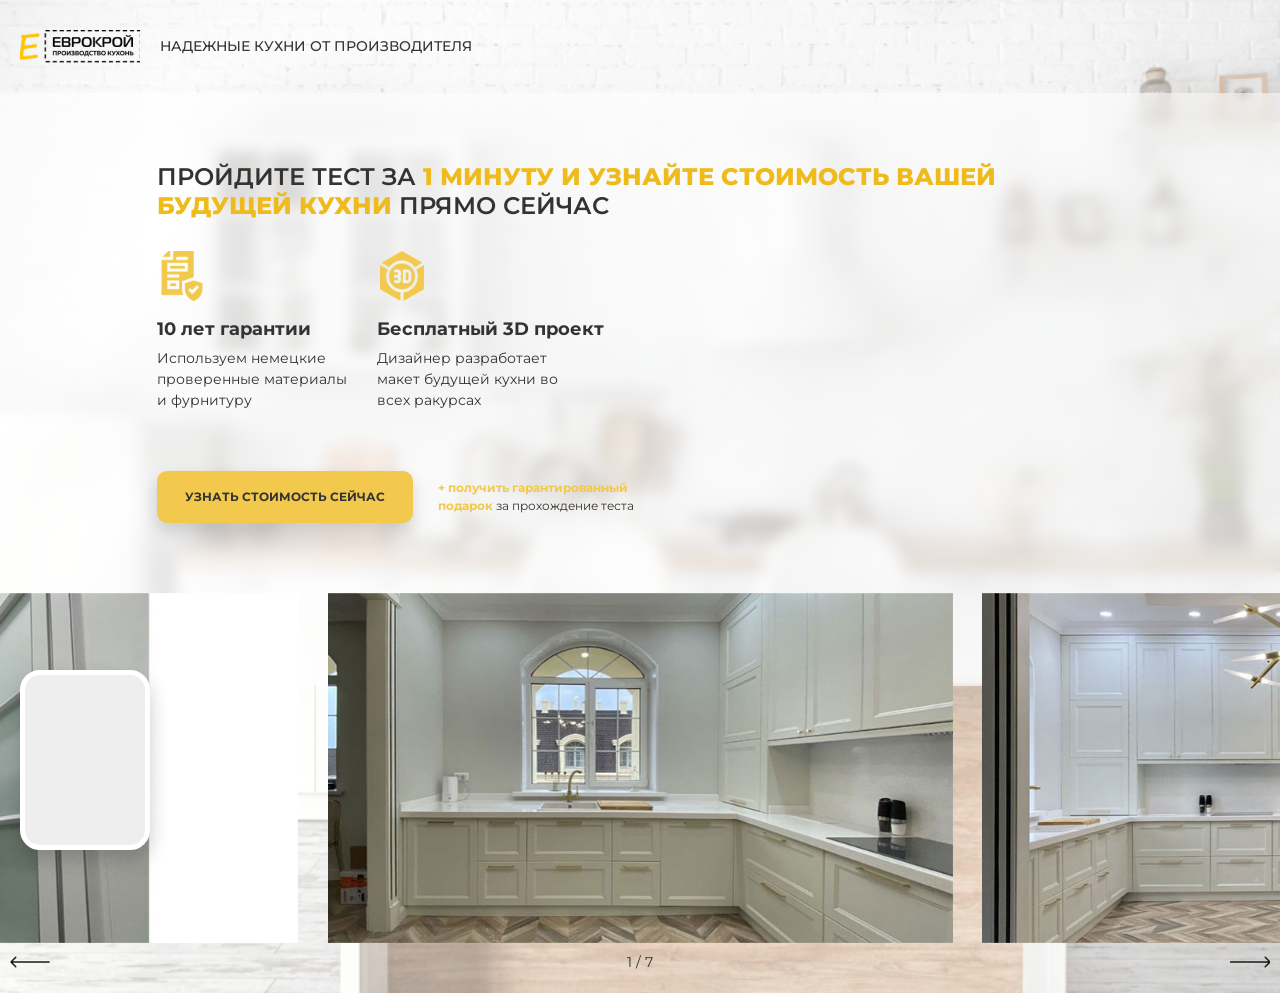
==== commit f678e698: "." ====
--- a/index.html
+++ b/index.html
@@ -2,7 +2,7 @@
 <html lang="ru">
 <head>
 	<meta charset="utf-8">
-	<meta name="viewport" content="width=device-width, initial-scale=1, shrink-to-fit=no">
+	<meta name="viewport" content="width=device-width, initial-scale=1, maximum-scale=1.0">
 	<title>Квиз-лендинг</title>
 	<meta name="description" content="">
 	<meta http-equiv="cache-control" content="no-cache">
--- a/css/project.min.css
+++ b/css/project.min.css
@@ -2,4 +2,4 @@
  * Start Bootstrap - Agency v5.0.2 (https://startbootstrap.com/template-overviews/agency)
  * Copyright 2013-2023 Start Bootstrap
  * Licensed under MIT (https://github.com/BlackrockDigital/startbootstrap-agency/blob/master/LICENSE)
- */body{position:relative;height:100vh;font-family:Montserrat,sans-serif;font-size:14px;color:#333;overflow:hidden;-webkit-overflow:hidden}body.js-no-scroll{height:100%;width:100%;position:fixed;overflow:hidden}._bg{background:url(../img/main-bg.png) no-repeat 50% 30%/cover,#fff;position:absolute;top:0;bottom:0;left:0;right:0;display:block;-ms-flex-preferred-size:0;flex-basis:0;-webkit-box-flex:1;-ms-flex-positive:1;flex-grow:1;-ms-flex-negative:1;flex-shrink:1}._header{position:relative;display:-webkit-box;display:-ms-flexbox;display:flex;padding:30px 20px;-webkit-box-align:center;-ms-flex-align:center;align-items:center}._header ._logo{margin-right:20px}._header ._text{text-transform:uppercase;font-weight:500}._blur-block{position:absolute;top:20%;left:100px;width:100%;height:100%;background:rgba(255,255,255,.5);backdrop-filter:blur(7px);-webkit-backdrop-filter:blur(7px);-moz-backdrop-filter:blur(7px)}._center{padding:70px 0 70px 50px}._center ._title{font-size:24px;line-height:1.2;text-transform:uppercase;font-weight:600;margin-bottom:30px}._center ._title span{color:#ffc600;font-weight:800}._center ._adv{display:-webkit-box;display:-ms-flexbox;display:flex}._center ._adv ._item ._item-title{font-size:18px;font-weight:700;margin:15px 0 5px}._center .btn-primary{background:#f2c94c;border-radius:10px;-webkit-box-shadow:0 .5rem 1rem rgba(0,0,0,.15);box-shadow:0 .5rem 1rem rgba(0,0,0,.15);font-size:12px;text-transform:uppercase;color:#333;font-weight:700;padding:17px 28px;border:none;margin-top:60px;margin-right:25px}._center ._btn-text{font-size:12px;margin-top:60px}._center ._btn-text span{color:#f2c94c;font-weight:700}.swiper{position:absolute;top:30%;right:0;width:500px;height:400px;padding-bottom:50px}.swiper-slide img{display:block;width:100%;height:100%;-o-object-fit:cover;object-fit:cover}.swiper-button-next,.swiper-button-prev{position:relative;top:30px;z-index:100;width:auto;height:auto;outline:0}.swiper-button-next:after,.swiper-button-prev:after{content:"";width:40px;height:12px;display:block}.swiper-button-prev:after{background:url(../img/svg/left.svg)}.swiper-button-next:after{background:url(../img/svg/right.svg)}.swiper-pagination-fraction{bottom:20px}._contacts{padding:30px;text-align:right}._contacts ._phone a{text-decoration:none;font-size:24px;font-weight:700;color:#333}._contacts ._phone a span{color:#f2c94c}._contacts ._address{margin-top:10px;font-size:12px}#testModal .modal-dialog{max-width:none;height:100%;margin:0;overflow-y:hidden}#testModal .modal-dialog .modal-content{border:none;border-radius:0}#testModal .modal-dialog .modal-header{border-bottom:none;border-radius:0}#testModal .modal-dialog .modal-body{padding:0}#testModal .modal-dialog .modal-body iframe{width:100%;height:100vh;overflow-y:hidden}@media (max-width:1300px){body{height:100%!important;overflow:auto!important;-webkit-overflow:auto!important}.swiper{position:relative;top:0;width:100%}._blur-block{position:relative;top:0;left:0}._center ._title{max-width:100%}}@media (max-width:767px){._bg{position:relative!important;height:200px}._header{position:absolute;top:0}._header ._text{font-size:12px}._blur-block{top:-30px}.swiper{top:-20px}#testModal .modal-dialog{height:auto;overflow-y:scroll}body:has(.modal.show){overflow-y:hidden!important}.modal.show~iframe{overflow-y:hidden!important}._center ._title{font-size:18px}}@media (max-width:650px){._center{padding:30px}._center .btn-primary{padding:14px}}@media (max-width:575px){._center .btn-primary{padding:17px 28px}._center ._btn-text{margin-top:20px}._center ._adv ._item ._item-title{font-size:16px}._center ._adv ._item ._item-text{font-size:13px}}@media (min-width:1301px){._center ._title{max-width:450px}}@media (min-width:992px){._center ._adv ._item ._item-text{max-width:190px}._center ._btn-text{max-width:200px}}+ */body{position:relative;height:100vh;font-family:Montserrat,sans-serif;font-size:14px;color:#333;overflow:hidden;-webkit-overflow:hidden}body.js-no-scroll{height:100%;width:100%;position:fixed;overflow:hidden}._bg{background:url(../img/main-bg.png) no-repeat 50% 30%/cover,#fff;position:absolute;top:0;bottom:0;left:0;right:0;display:block;-ms-flex-preferred-size:0;flex-basis:0;-webkit-box-flex:1;-ms-flex-positive:1;flex-grow:1;-ms-flex-negative:1;flex-shrink:1}._header{position:relative;display:-webkit-box;display:-ms-flexbox;display:flex;padding:30px 20px;-webkit-box-align:center;-ms-flex-align:center;align-items:center}._header ._logo{margin-right:20px}._header ._text{text-transform:uppercase;font-weight:500}._blur-block{position:absolute;top:20%;left:100px;width:100%;height:100%;background:rgba(255,255,255,.5);backdrop-filter:blur(7px);-webkit-backdrop-filter:blur(7px);-moz-backdrop-filter:blur(7px)}._center{padding:70px 0 70px 50px}._center ._title{font-size:24px;line-height:1.2;text-transform:uppercase;font-weight:600;margin-bottom:30px}._center ._title span{color:#efbb1c;font-weight:800}._center ._adv{display:-webkit-box;display:-ms-flexbox;display:flex}._center ._adv ._item ._item-title{font-size:18px;font-weight:700;margin:15px 0 5px}._center .btn-primary{background:#f2c94c;border-radius:10px;-webkit-box-shadow:0 .5rem 1rem rgba(0,0,0,.15);box-shadow:0 .5rem 1rem rgba(0,0,0,.15);font-size:12px;text-transform:uppercase;color:#333;font-weight:700;padding:17px 28px;border:none;margin-top:60px;margin-right:25px}._center ._btn-text{font-size:12px;margin-top:60px}._center ._btn-text span{color:#f2c94c;font-weight:700}.swiper{position:absolute;top:30%;right:0;width:500px;height:400px;padding-bottom:50px}.swiper-slide img{display:block;width:100%;height:100%;-o-object-fit:cover;object-fit:cover}.swiper-button-next,.swiper-button-prev{position:relative;top:30px;z-index:100;width:auto;height:auto;outline:0}.swiper-button-next:after,.swiper-button-prev:after{content:"";width:40px;height:12px;display:block}.swiper-button-prev:after{background:url(../img/svg/left.svg)}.swiper-button-next:after{background:url(../img/svg/right.svg)}.swiper-pagination-fraction{bottom:20px}._contacts{padding:30px;text-align:right}._contacts ._phone a{text-decoration:none;font-size:24px;font-weight:700;color:#333}._contacts ._phone a span{color:#f2c94c}._contacts ._address{margin-top:10px;font-size:12px}#testModal .modal-dialog{max-width:none;height:100%;margin:0;overflow-y:hidden}#testModal .modal-dialog .modal-content{border:none;border-radius:0}#testModal .modal-dialog .modal-header{border-bottom:none;border-radius:0}#testModal .modal-dialog .modal-body{padding:0}#testModal .modal-dialog .modal-body iframe{width:100%;height:100vh;overflow-y:hidden}@media (max-width:1300px){body{height:100%!important;overflow:auto!important;-webkit-overflow:auto!important}.swiper{position:relative;top:0;width:100%}._blur-block{position:relative;top:0;left:0}._center ._title{max-width:100%}}@media (max-width:767px){._bg{position:relative!important;height:200px}._header{position:absolute;top:0}._header ._text{font-size:12px}._blur-block{top:-30px}.swiper{top:-20px}#testModal .modal-dialog{height:auto;overflow-y:scroll}body:has(.modal.show){overflow-y:hidden!important}.modal.show~iframe{overflow-y:hidden!important}._center ._title{font-size:18px}}@media (max-width:650px){._center{padding:30px}._center .btn-primary{padding:14px}}@media (max-width:575px){._center .btn-primary{padding:17px 28px}._center ._btn-text{margin-top:20px}._center ._adv ._item ._item-title{font-size:16px}._center ._adv ._item ._item-text{font-size:13px}}@media (min-width:1301px){._center ._title{max-width:450px}}@media (min-width:992px){._center ._adv ._item ._item-text{max-width:190px}._center ._btn-text{max-width:200px}}
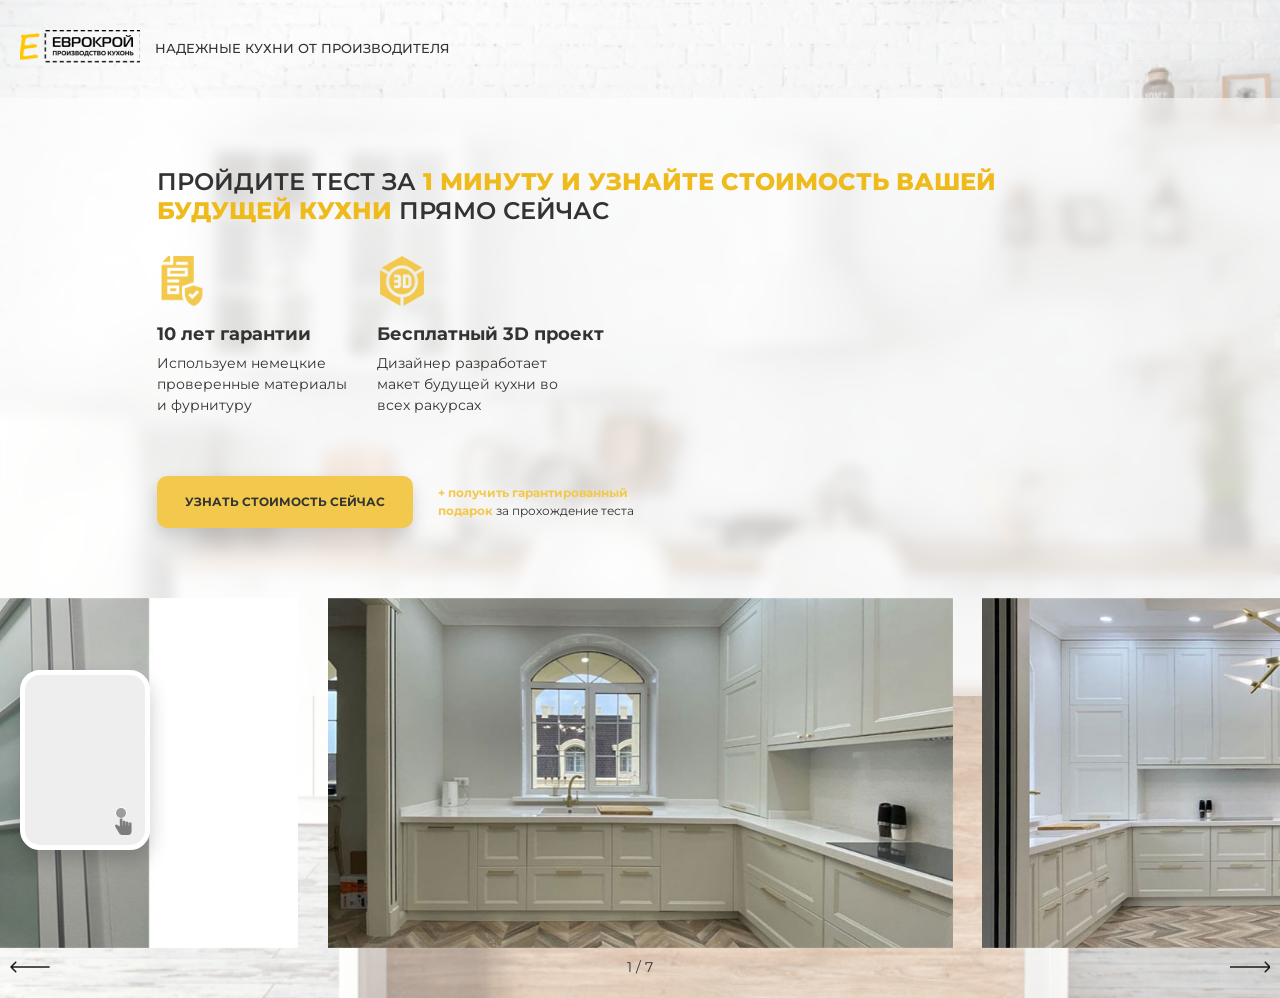
==== commit f5dce099: "." ====
--- a/index.html
+++ b/index.html
@@ -16,6 +16,9 @@
 	<link rel="stylesheet" href="libs/blueimp-gallery/css/blueimp-gallery.min.css">
 	<link rel="stylesheet" type="text/css" href="css/project.min.css">
 	<link rel="stylesheet" type="text/css" href="css/video.min.css">
+	<!-- Yandex.Metrika counter -->
+
+	<!-- /Yandex.Metrika counter -->
 </head>
 
 <body>
@@ -118,7 +121,245 @@
 			<div class="modal-content">
 				<div class="col-xl-8 offset-xl-2">
 					<div class="modal-body">
-						<iframe src="test/index.html"></iframe>
+						<form class="portable-test-wrapper contact-form" id="contactForm" method="POST">
+							<!-- LOGO + TITLE START -->
+							<div class="header-line">
+								<div class="container">
+			<span class="header-line__logo">
+				<img src="img/logo.png" alt="">
+			</span>
+									<h2 class="header-line__title">
+										Узнайте стоимость вашей будущей кухни<br>
+										<span>+ получите гарантированный подарок</span>
+									</h2>
+								</div>
+							</div>
+							<!-- LOGO + TITLE END -->
+
+							<!-- PROGRESS LINE START -->
+							<div class="progress-line">
+								<div class="main-progress">
+									<div class="main-progress__extender" style="width: 14.2857%;"></div>
+								</div>
+								<!-- STEPS TEXT START -->
+								<div class="main-progress__text main-progress__text_active">
+									<b>Осталось ответить на 4 вопроса,</b> чтобы получить гарантированный бонус
+								</div>
+								<!-- STEPS TEXT END -->
+								<!-- STEPS TEXT START -->
+								<div class="main-progress__text">
+									<b>Осталось ответить на 3 вопроса,</b> чтобы получить гарантированный бонус
+								</div>
+								<!-- STEPS TEXT END -->
+								<!-- STEPS TEXT START -->
+								<div class="main-progress__text">
+									<b>Осталось ответить на 2 вопроса,</b> чтобы получить гарантированный бонус
+								</div>
+								<!-- STEPS TEXT END -->
+								<!-- STEPS TEXT START -->
+								<div class="main-progress__text">
+									<b>Осталось ответить на 1 вопрос,</b> чтобы получить гарантированный бонус
+								</div>
+								<!-- STEPS TEXT END -->
+								<!-- STEPS TEXT START -->
+								<div class="main-progress__text">
+									<b>Тест пройден.</b> Заполните форму ниже, чтобы зафиксировать свой бонус
+								</div>
+								<!-- STEPS TEXT END -->
+							</div>
+							<!-- PROGRESS LINE END -->
+
+							<!-- STEPS START -->
+							<div class="container">
+								<div class="test-slider">
+									<!-- ONE-STEP START -->
+									<div class="step-slide">
+										<h3 class="step-slide__title">
+											В каком стиле вы хотите кухню?
+										</h3>
+										<div class="step-slide__grid">
+											<!-- ONE-ITEM START -->
+											<label for="step1-1" class="pick-item">
+												<div class="pick-item__img">
+													<img src="img/test/questions/s1-1.jpg" alt="item">
+												</div>
+												<input class="pick-item__input" type="radio" name="Стиль" id="step1-1" value="Классика">
+												<div class="pick-item__label">Классика</div>
+											</label>
+											<!-- ONE-ITEM END -->
+
+											<!-- ONE-ITEM START -->
+											<label for="step1-2" class="pick-item">
+												<div class="pick-item__img">
+													<img src="img/test/questions/s1-2.jpg" alt="item">
+												</div>
+												<input class="pick-item__input" type="radio" name="Стиль" id="step1-2" value="Модерн">
+												<div class="pick-item__label">Модерн</div>
+											</label>
+											<!-- ONE-ITEM END -->
+
+											<!-- ONE-ITEM START -->
+											<label for="step1-3" class="pick-item">
+												<div class="pick-item__img">
+													<img src="img/test/questions/s1-3.jpg" alt="item">
+												</div>
+												<input class="pick-item__input" type="radio" name="Стиль" id="step1-3" value="Минимализм">
+												<div class="pick-item__label">Минимализм</div>
+											</label>
+											<!-- ONE-ITEM END -->
+
+											<!-- ONE-ITEM START -->
+											<label for="step1-4" class="pick-item">
+												<div class="pick-item__img">
+													<img src="img/test/questions/s1-1.jpg" alt="item">
+												</div>
+												<input class="pick-item__input" type="radio" name="Стиль" id="step1-4" value="Хай тек">
+												<div class="pick-item__label">Хай тек</div>
+											</label>
+											<!-- ONE-ITEM END -->
+
+											<div id="next1" class="btn-next-container"></div>
+										</div>
+									</div>
+									<!-- ONE-STEP END -->
+
+									<!-- ONE-STEP START -->
+									<div class="step-slide">
+										<h3 class="step-slide__title">
+											В каком цвете вы бы хотели кухню?
+										</h3>
+										<div class="step-slide__grid">
+											<!-- ONE-ITEM START -->
+											<label for="step2-1" class="pick-item">
+												<div class="pick-item__img">
+													<img src="img/test/questions/s2-1.jpg" alt="item">
+												</div>
+												<input class="pick-item__input" type="radio" name="Цвет" id="step2-1" value="Светлый">
+												<div class="pick-item__label">Светлый</div>
+											</label>
+											<!-- ONE-ITEM END -->
+
+											<!-- ONE-ITEM START -->
+											<label for="step2-2" class="pick-item">
+												<div class="pick-item__img">
+													<img src="img/test/questions/s2-2.jpg" alt="item">
+												</div>
+												<input class="pick-item__input" type="radio" name="Цвет" id="step2-2" value="Темный">
+												<div class="pick-item__label">Темный</div>
+											</label>
+											<!-- ONE-ITEM END -->
+
+											<!-- ONE-ITEM START -->
+											<label for="step2-3" class="pick-item">
+												<div class="pick-item__img">
+													<img src="img/test/questions/s2-3.jpg" alt="item">
+												</div>
+												<input class="pick-item__input" type="radio" name="Цвет" id="step2-3" value="Цветной">
+												<div class="pick-item__label">Цветной</div>
+											</label>
+											<!-- ONE-ITEM END -->
+
+											<div id="next2" class="btn-next-container"></div>
+										</div>
+									</div>
+									<!-- ONE-STEP END -->
+
+
+									<!-- ONE-STEP START -->
+									<div class="step-slide">
+										<h3 class="step-slide__title">
+											Какой бюджет вы планируете на кухню?
+										</h3>
+										<div class="step-slide__grid">
+											<!-- ONE-ITEM START -->
+											<label for="step3-1" class="pick-item">
+												<input class="pick-item__input" type="radio" name="Бюджет" id="step3-1" value="300к">
+												<div class="pick-item__label">от 300тыс до 600тыс</div>
+											</label>
+											<!-- ONE-ITEM END -->
+
+											<!-- ONE-ITEM START -->
+											<label for="step3-2" class="pick-item">
+												<input class="pick-item__input" type="radio" name="Бюджет" id="step3-2" value="600к">
+												<div class="pick-item__label">от 600тыс до 1млн</div>
+											</label>
+											<!-- ONE-ITEM END -->
+
+											<!-- ONE-ITEM START -->
+											<label for="step3-3" class="pick-item">
+												<input class="pick-item__input" type="radio" name="Бюджет" id="step3-3" value="1млн">
+												<div class="pick-item__label">от 1млн до 2млн</div>
+											</label>
+											<!-- ONE-ITEM END -->
+
+											<div id="next3" class="btn-next-container"></div>
+										</div>
+									</div>
+									<!-- ONE-STEP END -->
+
+
+									<!-- ONE-STEP START -->
+									<div class="step-slide">
+										<h3 class="step-slide__title">
+											Выберите ваш бонус:
+										</h3>
+										<div class="step-slide__grid">
+											<!-- ONE-ITEM START -->
+											<label for="step4-1" class="pick-item">
+												<div class="pick-item__img">
+													<img src="img/test/questions/s4-1.png" alt="item">
+												</div>
+												<input class="pick-item__input" type="radio" name="Бонус" id="step4-1" value="Скидка">
+												<div class="pick-item__label">Скидка от 10%</div>
+											</label>
+											<!-- ONE-ITEM END -->
+
+											<!-- ONE-ITEM START -->
+											<label for="step4-2" class="pick-item">
+												<div class="pick-item__img">
+													<img src="img/test/questions/s4-2.jpg" alt="item">
+												</div>
+												<input class="pick-item__input" type="radio" name="Бонус" id="step4-2" value="Мойка">
+												<div class="pick-item__label">Мойка</div>
+											</label>
+											<!-- ONE-ITEM END -->
+
+											<div id="next4" class="btn-next-container"></div>
+										</div>
+									</div>
+									<!-- ONE-STEP END -->
+
+									<!-- ONE-STEP START -->
+									<div class="step-slide prev_slide">
+										<h3 class="step-slide__title">
+											Спасибо за ответы! Получите стоимость вашей кухни, оставив контакты.
+										</h3>
+										<div class="step-slide__grid">
+											<h4 class="step-slide__discount">+ гарантированный подарок или скидка</h4>
+											<div class="last-step-form">
+												<label class="last-step-form__label">Введите имя и номер телефона, наш менеджер перезвонит и отправит варианты на Ватсап.</label>
+												<input class="last-step-form__input contact-form__input_name" type="text" name="Имя" placeholder="Введите имя *" required="required">
+												<input class="last-step-form__input contact-form__input_tel" type="tel" name="Телефон" placeholder="Введите телефон *" required="required">
+												<div class="contact-form__preloader"></div>
+												<fieldset class="contact-form__input-wrapper contact-form__input-wrapper_hidden">
+													<label for="honeypot">Помогает бороться со спамом. Должно быть пустым!</label>
+													<input id="honeypot" type="text" name="honeypot" value="">
+												</fieldset>
+												<button class="last-step-form__button btn-shine contact-form__button" type="submit">
+													<span>узнать стоимость</span>
+												</button>
+												<div class="contact-form__description"></div>
+												<div class="last-step-form__accept">Нажимая на кнопку, вы принимаете <a href="privacy.html" target="_blank">Положение и Согласие</a> на обработку персональных данных.</div>
+											</div>
+										</div>
+
+									</div>
+									<!-- ONE-STEP END -->
+								</div>
+							</div>
+							<!-- STEPS END -->
+
+						</form>
 					</div>
 				</div>
 			</div>
@@ -140,6 +381,12 @@
 	<script src="libs/blueimp-gallery/js/blueimp-gallery.min.js"></script>
 	<script src="js/main.js"></script>
 	<script src="js/video.min.js"></script>
+	<script src="libs/test/jquery.bxslider.min.js"></script>
+	<script src="libs/test/jquery.maskedinput.min.js"></script>
+	<script src="libs/test/is.mobile.js" async></script>
+	<script src="libs/test/jquery.form.js" async></script>
+	<script src="js/test.js"></script>
+	<script src="mail/mail.js"></script>
 	<script>
 		var swiper = new Swiper(".mySwiper", {
 			slidesPerView: 2,
@@ -174,6 +421,10 @@
 			<source src="img/video.mp4" type="video/mp4">
 		</video>
 		<div class="video-widget__close"></div>
+		<div class="video-widget__hand">
+			<img src="img/video-hand.png" alt="">
+			<span></span>
+		</div>
 		<a class="video-widget__button" href="#">Пройти тест</a>
 	</div>
 </div>
--- a/css/project.min.css
+++ b/css/project.min.css
@@ -2,4 +2,4 @@
  * Start Bootstrap - Agency v5.0.2 (https://startbootstrap.com/template-overviews/agency)
  * Copyright 2013-2023 Start Bootstrap
  * Licensed under MIT (https://github.com/BlackrockDigital/startbootstrap-agency/blob/master/LICENSE)
- */body{position:relative;height:100vh;font-family:Montserrat,sans-serif;font-size:14px;color:#333;overflow:hidden;-webkit-overflow:hidden}body.js-no-scroll{height:100%;width:100%;position:fixed;overflow:hidden}._bg{background:url(../img/main-bg.png) no-repeat 50% 30%/cover,#fff;position:absolute;top:0;bottom:0;left:0;right:0;display:block;-ms-flex-preferred-size:0;flex-basis:0;-webkit-box-flex:1;-ms-flex-positive:1;flex-grow:1;-ms-flex-negative:1;flex-shrink:1}._header{position:relative;display:-webkit-box;display:-ms-flexbox;display:flex;padding:30px 20px;-webkit-box-align:center;-ms-flex-align:center;align-items:center}._header ._logo{margin-right:20px}._header ._text{text-transform:uppercase;font-weight:500}._blur-block{position:absolute;top:20%;left:100px;width:100%;height:100%;background:rgba(255,255,255,.5);backdrop-filter:blur(7px);-webkit-backdrop-filter:blur(7px);-moz-backdrop-filter:blur(7px)}._center{padding:70px 0 70px 50px}._center ._title{font-size:24px;line-height:1.2;text-transform:uppercase;font-weight:600;margin-bottom:30px}._center ._title span{color:#efbb1c;font-weight:800}._center ._adv{display:-webkit-box;display:-ms-flexbox;display:flex}._center ._adv ._item ._item-title{font-size:18px;font-weight:700;margin:15px 0 5px}._center .btn-primary{background:#f2c94c;border-radius:10px;-webkit-box-shadow:0 .5rem 1rem rgba(0,0,0,.15);box-shadow:0 .5rem 1rem rgba(0,0,0,.15);font-size:12px;text-transform:uppercase;color:#333;font-weight:700;padding:17px 28px;border:none;margin-top:60px;margin-right:25px}._center ._btn-text{font-size:12px;margin-top:60px}._center ._btn-text span{color:#f2c94c;font-weight:700}.swiper{position:absolute;top:30%;right:0;width:500px;height:400px;padding-bottom:50px}.swiper-slide img{display:block;width:100%;height:100%;-o-object-fit:cover;object-fit:cover}.swiper-button-next,.swiper-button-prev{position:relative;top:30px;z-index:100;width:auto;height:auto;outline:0}.swiper-button-next:after,.swiper-button-prev:after{content:"";width:40px;height:12px;display:block}.swiper-button-prev:after{background:url(../img/svg/left.svg)}.swiper-button-next:after{background:url(../img/svg/right.svg)}.swiper-pagination-fraction{bottom:20px}._contacts{padding:30px;text-align:right}._contacts ._phone a{text-decoration:none;font-size:24px;font-weight:700;color:#333}._contacts ._phone a span{color:#f2c94c}._contacts ._address{margin-top:10px;font-size:12px}#testModal .modal-dialog{max-width:none;height:100%;margin:0;overflow-y:hidden}#testModal .modal-dialog .modal-content{border:none;border-radius:0}#testModal .modal-dialog .modal-header{border-bottom:none;border-radius:0}#testModal .modal-dialog .modal-body{padding:0}#testModal .modal-dialog .modal-body iframe{width:100%;height:100vh;overflow-y:hidden}@media (max-width:1300px){body{height:100%!important;overflow:auto!important;-webkit-overflow:auto!important}.swiper{position:relative;top:0;width:100%}._blur-block{position:relative;top:0;left:0}._center ._title{max-width:100%}}@media (max-width:767px){._bg{position:relative!important;height:200px}._header{position:absolute;top:0}._header ._text{font-size:12px}._blur-block{top:-30px}.swiper{top:-20px}#testModal .modal-dialog{height:auto;overflow-y:scroll}body:has(.modal.show){overflow-y:hidden!important}.modal.show~iframe{overflow-y:hidden!important}._center ._title{font-size:18px}}@media (max-width:650px){._center{padding:30px}._center .btn-primary{padding:14px}}@media (max-width:575px){._center .btn-primary{padding:17px 28px}._center ._btn-text{margin-top:20px}._center ._adv ._item ._item-title{font-size:16px}._center ._adv ._item ._item-text{font-size:13px}}@media (min-width:1301px){._center ._title{max-width:450px}}@media (min-width:992px){._center ._adv ._item ._item-text{max-width:190px}._center ._btn-text{max-width:200px}}+ */body{position:relative;height:100vh;font-family:Montserrat,sans-serif;font-size:14px;color:#333;overflow:hidden;-webkit-overflow:hidden}body.js-no-scroll{height:100%;width:100%;position:fixed;overflow:hidden}input,select:focus,textarea{-ms-touch-action:manipulation;touch-action:manipulation}input[type=tel],input[type=text],textarea{font-size:14px}._bg{background:url(../img/main-bg.png) no-repeat 50% 30%/cover,#fff;position:absolute;top:0;bottom:0;left:0;right:0;display:block;-ms-flex-preferred-size:0;flex-basis:0;-webkit-box-flex:1;-ms-flex-positive:1;flex-grow:1;-ms-flex-negative:1;flex-shrink:1}._header{position:relative;display:-webkit-box;display:-ms-flexbox;display:flex;padding:30px 20px;-webkit-box-align:center;-ms-flex-align:center;align-items:center}._header ._logo{margin-right:15px;margin-bottom:5px}._header ._logo span{font-size:22px;color:#f2c94c;font-weight:700}._header ._text{font-size:13px;text-transform:uppercase;font-weight:500}._blur-block{position:absolute;top:20%;left:100px;width:100%;height:100%;background:rgba(255,255,255,.5);backdrop-filter:blur(7px);-webkit-backdrop-filter:blur(7px);-moz-backdrop-filter:blur(7px)}._center{padding:70px 0 70px 50px}._center ._title{font-size:24px;line-height:1.2;text-transform:uppercase;font-weight:600;margin-bottom:30px}._center ._title span{color:#efbb1c;font-weight:800}._center ._adv{display:-webkit-box;display:-ms-flexbox;display:flex}._center ._adv ._item ._item-title{font-size:18px;font-weight:700;margin:15px 0 5px}._center .btn-primary{background:#f2c94c;border-radius:10px;-webkit-box-shadow:0 .5rem 1rem rgba(0,0,0,.15);box-shadow:0 .5rem 1rem rgba(0,0,0,.15);font-size:12px;text-transform:uppercase;color:#333;font-weight:700;padding:17px 28px;border:none;margin-top:60px;margin-right:25px}._center ._btn-text{font-size:12px;margin-top:60px}._center ._btn-text span{color:#f2c94c;font-weight:700}.swiper{position:absolute;top:30%;right:0;width:500px;height:400px;padding-bottom:50px}.swiper-slide img{display:block;width:100%;height:100%;-o-object-fit:cover;object-fit:cover}.swiper-button-next,.swiper-button-prev{position:relative;top:30px;z-index:100;width:auto;height:auto;outline:0}.swiper-button-next:after,.swiper-button-prev:after{content:"";width:40px;height:12px;display:block}.swiper-button-prev:after{background:url(../img/svg/left.svg)}.swiper-button-next:after{background:url(../img/svg/right.svg)}.swiper-pagination-fraction{bottom:20px}._contacts{padding:30px;text-align:right}._contacts ._phone a{text-decoration:none;font-size:24px;font-weight:700;color:#333}._contacts ._phone a span{color:#f2c94c}._contacts ._address{margin-top:10px;font-size:12px}#testModal .modal-dialog{max-width:none;height:100%;margin:0;overflow-y:hidden}#testModal .modal-dialog .modal-content{border:none;border-radius:0}#testModal .modal-dialog .modal-header{border-bottom:none;border-radius:0}#testModal .modal-dialog .modal-body{padding:0}.video-widget .video-widget__hand{position:absolute;bottom:10px;right:10px;z-index:10000}.video-widget .video-widget__hand img{width:20px}.video-widget .video-widget__hand span{position:absolute;top:-6px;right:9px;display:block;width:10px;height:10px;background-color:#9d9d9d;border-radius:50%;-webkit-box-shadow:0 0 1px 1px rgba(255,255,255,.7);box-shadow:0 0 1px 1px rgba(255,255,255,.7);-webkit-animation:blinker 1s linear infinite;animation:blinker 1.5s linear infinite}@-webkit-keyframes blinker{50%{opacity:0}}@keyframes blinker{50%{opacity:0}}.video-widget[data-state=opened] .video-widget__hand{display:none}@media (max-width:1300px){body{height:100%!important;overflow:auto!important;-webkit-overflow:auto!important}.swiper{position:relative;top:0;width:100%}._blur-block{position:relative;top:0;left:0}._center ._title{max-width:100%}}@media (max-width:767px){._bg{position:relative!important;height:200px}._header{position:absolute;top:0}._header ._text{font-size:12px}._blur-block{top:-30px}.swiper{top:-20px}#testModal .modal-dialog{height:auto;overflow-y:scroll}body:has(.modal.show){overflow-y:hidden!important}.modal.show~iframe{overflow-y:hidden!important}._center ._title{font-size:18px}.header-line .container{-webkit-box-orient:vertical;-webkit-box-direction:normal;-ms-flex-direction:column;flex-direction:column;text-align:center}.header-line__logo{margin:0 0 15px}.header-line__title{font-size:12px}.main-progress__text{padding:15px 20px}.btn-next{margin:0}.step{-webkit-box-pack:center;-ms-flex-pack:center;justify-content:center}.step-slide__title{-webkit-box-orient:vertical;-webkit-box-direction:normal;-ms-flex-direction:column;flex-direction:column;text-align:center;padding:0 20px;font-size:20px}.step-slide__title-counter{margin:0 0 10px}.step-slide__grid{padding:0;-webkit-box-pack:center;-ms-flex-pack:center;justify-content:center;margin:0 20px}.step-slide__discount{text-align:center;padding:30px 0 0;background-position:top center;margin-left:0}.step-slide__grid input.pick-item__digit{width:220px}.pick-item{width:100%;margin-right:0!important;margin-bottom:20px}.pick-item__label{display:inline-block}.last-step-form{padding:0}.last-step-form__accept,.last-step-form__label{text-align:center}.last-step-form__button,.last-step-form__input{margin-left:auto;margin-right:auto}.btn-next-container{display:-webkit-box;display:-ms-flexbox;display:flex;-ms-flex-wrap:nowrap;flex-wrap:nowrap;-webkit-box-pack:center;-ms-flex-pack:center;justify-content:center;-webkit-box-align:stretch;-ms-flex-align:stretch;align-items:stretch;-webkit-box-orient:horizontal;-webkit-box-direction:normal;-ms-flex-direction:row;flex-direction:row;padding:30px 0 80px}}@media (max-width:650px){._center{padding:30px}._center .btn-primary{padding:14px}}@media (max-width:575px){._center .btn-primary{padding:17px 28px}._center ._btn-text{margin-top:20px}._center ._adv ._item ._item-title{font-size:16px}._center ._adv ._item ._item-text{font-size:13px}}@media screen and (max-width:480px){.container{padding:0 10px}.last-step-form__button{font-size:12px;padding:14px 0}.last-step-form__button span:after{width:18px;height:18px;margin:0 0 -4px 5px;background-size:100% 100%}.step-slide__title{font-size:18px}}@media (min-width:1301px){._center ._title{max-width:450px}}@media (min-width:992px){._center ._adv ._item ._item-text{max-width:190px}._center ._btn-text{max-width:200px}}@media screen and (min-width:768px){.portable-test-wrapper{padding:0 50px}}.bx-wrapper{position:relative;margin:0 auto;padding:0;-ms-touch-action:pan-y;touch-action:pan-y}.bx-wrapper img{width:100%;display:block}.bx-viewport{height:100vh!important;-webkit-transform:translatez(0)}.container{width:100%;padding:0 30px;margin:auto}input.error{border-color:red!important}label.error{display:none!important}.btn-next{display:block;width:100%;padding:19px 0;border-radius:10px;background:#dadada;font-size:12px;font-weight:700;color:#a7a7a7;text-align:center;text-transform:uppercase;-webkit-transition:.3s;transition:.3s;position:relative;overflow:hidden}.btn-next:hover{background:#f5d77c}.btn-next span{font-weight:inherit;position:relative;z-index:2}.btn-next span:after{content:"";display:inline-block;width:15px;height:13px;background:url(../img/test/next-row-a.svg) no-repeat center;margin-left:10px;vertical-align:middle}.btn-next_active{background:#f2c94c;-webkit-box-shadow:0 .5rem 1rem rgba(0,0,0,.15);box-shadow:0 .5rem 1rem rgba(0,0,0,.15);color:#333}.btn-next_active span:after{background:url(../img/test/next-row-a.svg) no-repeat center}.btn-next-container{width:100%;position:relative;text-align:right}.btn-next-container:before{content:"";display:block;position:absolute;top:0;right:0;bottom:0;left:0;width:100%;height:100%;z-index:5}.btn-next-container_active:before{content:none}.btn-shine:after{content:"";margin-left:60px;width:30px;height:300px;background:#fff;-webkit-animation-delay:50ms;animation-delay:50ms;position:absolute;left:-40px;top:-150px;-webkit-animation-timing-function:ease-in-out;animation-timing-function:ease-in-out;-webkit-transition:all .1s;transition:all .1s;-webkit-animation-name:slideme;animation-name:slideme;-webkit-animation-duration:3s;animation-duration:3s;-webkit-animation-iteration-count:infinite;animation-iteration-count:infinite;-webkit-transform:rotate(45deg);transform:rotate(45deg)}@-webkit-keyframes slideme{0%{left:-30px;margin-left:0}30%{left:110%;margin-left:80px}100%{left:110%;margin-left:80px}}@keyframes slideme{0%{left:-30px;margin-left:0}30%{left:110%;margin-left:80px}100%{left:110%;margin-left:80px}}.bx-next{display:inline-block;width:100%;max-width:220px;text-decoration:none}.portable-test-wrapper{background:#fff;position:relative}.portable-test-wrapper .container{padding:0}.header-line{padding:50px 0 30px}.header-line .container{display:-webkit-box;display:-ms-flexbox;display:flex;-ms-flex-wrap:nowrap;flex-wrap:nowrap;-webkit-box-pack:start;-ms-flex-pack:start;justify-content:flex-start;-webkit-box-align:center;-ms-flex-align:center;align-items:center;-webkit-box-orient:horizontal;-webkit-box-direction:normal;-ms-flex-direction:row;flex-direction:row}.header-line__logo{display:block;margin-right:15px;font-size:22px;font-weight:700;color:#f2c94c}.header-line__title{font-size:16px;text-transform:uppercase;line-height:1.33}.header-line__title span{color:#f2c94c;font-weight:700}.main-progress{background:#f2f2f2;position:relative;padding:3px}.main-progress__extender{position:absolute;top:0;left:0;bottom:0;max-width:100%;height:100%;background:#f2c94c;-webkit-transition:.3s;transition:.3s}.main-progress__text{position:relative;width:100%;padding:15px 0;display:none}.main-progress__text_active{display:block}.step-slide__discount{font-size:18px;font-weight:700;padding-left:30px;margin:-25px 0 40px 15px;background:url(../img/test/gift.png) no-repeat left center;background-size:24px}.step-slide{width:100%!important}.step-slide .step-slide__title{font-family:Oswald,sans-serif;display:-webkit-box;display:-ms-flexbox;display:flex;-ms-flex-wrap:nowrap;flex-wrap:nowrap;-webkit-box-pack:start;-ms-flex-pack:start;justify-content:flex-start;-webkit-box-align:center;-ms-flex-align:center;align-items:center;-webkit-box-orient:horizontal;-webkit-box-direction:normal;-ms-flex-direction:row;flex-direction:row;font-size:24px;font-weight:700;margin-bottom:30px}.step-slide__title-counter{display:-webkit-box;display:-ms-flexbox;display:flex;-ms-flex-wrap:nowrap;flex-wrap:nowrap;-webkit-box-pack:center;-ms-flex-pack:center;justify-content:center;-webkit-box-align:center;-ms-flex-align:center;align-items:center;-webkit-box-orient:horizontal;-webkit-box-direction:normal;-ms-flex-direction:row;flex-direction:row;width:35px;min-width:35px;height:35px;border:3px solid #f2c94c;border-radius:50%;font-size:17px;font-weight:700;margin-right:15px}.step-slide__grid{display:-webkit-box;display:-ms-flexbox;display:flex;-ms-flex-wrap:wrap;flex-wrap:wrap;-webkit-box-pack:start;-ms-flex-pack:start;justify-content:flex-start;-webkit-box-align:start;-ms-flex-align:start;align-items:flex-start;-webkit-box-orient:horizontal;-webkit-box-direction:normal;-ms-flex-direction:row;flex-direction:row}.step-slide__grid input.pick-item__digit{width:250px;height:38px;margin-bottom:20px;padding-left:10px;border:1px solid #e6e6e6}.pick-item{display:-webkit-box;display:-ms-flexbox;display:flex;-webkit-box-align:center;-ms-flex-align:center;align-items:center;width:47%;margin-bottom:30px;cursor:pointer;border:1px solid #e6e6e6;border-radius:5px;padding:15px}.pick-item:nth-child(odd){margin-right:35px}.pick-item__img{width:70px;height:70px;overflow:hidden;border-radius:5px}.pick-item__img img{display:inline-block}.pick-item__input{display:none;width:70px;height:48px;border:1px solid #d9d9d9;padding-left:10px;font-size:20px;margin-right:10px}.pick-item:has(.pick-item__input:checked){border-color:#f2c94c}.pick-item__label{line-height:1.4;position:relative;padding-left:20px}.last-step-form{width:100%;padding-left:15px}.last-step-form__label{display:block;font-size:14px;margin-bottom:15px}.last-step-form__input{display:block;width:100%;max-width:400px;height:48px;padding:11px 0 11px 55px;margin-bottom:10px;border:1px solid transparent;font-size:14px;border-radius:5px;background:#efefef url(../img/test/phone.svg) no-repeat left 20px center}.last-step-form__input:focus-visible{border-color:#f2c94c;outline:0}.last-step-form__input.contact-form__input_name{background:#efefef url(../img/test/user.svg) no-repeat left 20px center}.last-step-form__button{display:block;width:100%;max-width:400px;padding:19px 0;border-radius:7px;border:0;background:#f2c94c;font-size:13px;font-weight:700;-webkit-box-shadow:0 .5rem 1rem rgba(0,0,0,.15);box-shadow:0 .5rem 1rem rgba(0,0,0,.15);color:#333;text-align:center;text-transform:uppercase;-webkit-transition:.3s;transition:.3s;position:relative;overflow:hidden;margin-bottom:15px;cursor:pointer}.last-step-form__button span{font-weight:inherit;position:relative;z-index:2}.last-step-form__button span:after{content:"";display:inline-block;width:15px;height:13px;background:url(../img/test/next-row-a.svg) no-repeat center;margin:0 0 3px 10px;vertical-align:middle}.last-step-form__button:hover{background:#f5d77c}.last-step-form__accept{font-size:11px;color:#4a4a4a}.last-step-form__accept a{color:inherit;text-decoration:underline}.contact-form__button img{display:none;vertical-align:text-bottom;width:22px;margin-right:7px}.after-submit{background:#fff}.after-submit .container{display:-webkit-box;display:-ms-flexbox;display:flex;-ms-flex-wrap:nowrap;flex-wrap:nowrap;-webkit-box-pack:center;-ms-flex-pack:center;justify-content:center;-webkit-box-align:center;-ms-flex-align:center;align-items:center;-webkit-box-orient:vertical;-webkit-box-direction:normal;-ms-flex-direction:column;flex-direction:column;width:100%;height:100%;padding:150px 0}.after-submit__title{padding-top:80px;font-size:28px;font-weight:700;margin-bottom:10px;background:url(../img/test/done.svg) no-repeat top center;text-align:center;background-size:61px}.after-submit__descr{font-size:18px;text-align:center}.after-submit__descr a{color:#f2c94c;text-decoration:underline}.contact-form__preloader{height:2px;width:100%;position:relative;margin:15px 0;opacity:0}.contact-form__preloader:before{background:#48d1cc;content:'';display:inline-block;position:absolute;left:0;width:50px;height:2px;-webkit-animation:smartlidPreloader 3s infinite;animation:smartlidPreloader 3s infinite}.contact-form__input-wrapper_hidden{display:none}@-webkit-keyframes smartlidPreloader{0%{left:0}50%{left:calc(100% - 50px)}100%{left:0}}@keyframes smartlidPreloader{0%{left:0}50%{left:calc(100% - 50px)}100%{left:0}}
